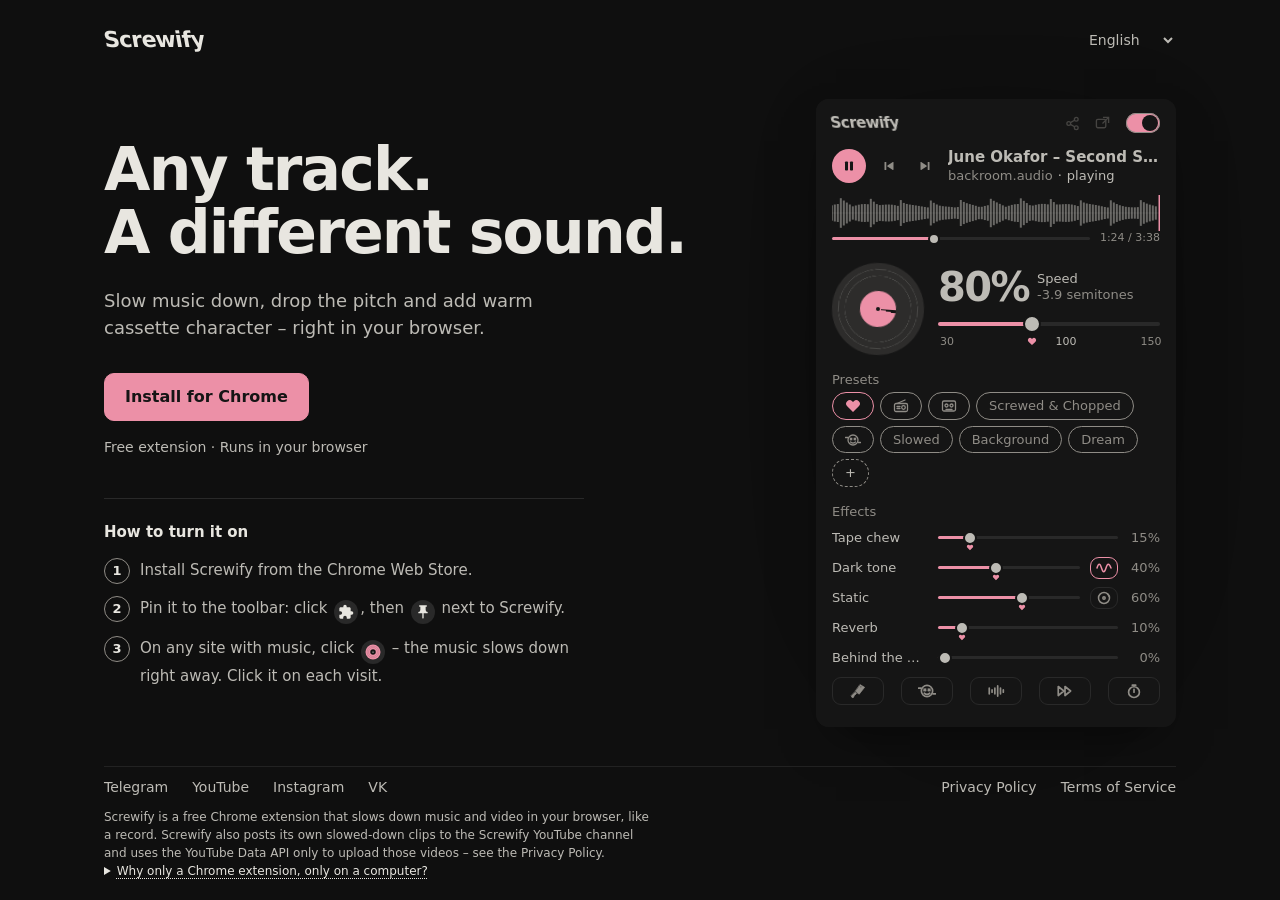
==== index.html @ 85bb5154 "Сайт: панель под Screwify 0.26.0" ====
<!doctype html>
<html lang="en">
<head>
<meta charset="utf-8">
<meta name="viewport" content="width=device-width, initial-scale=1">
<meta name="color-scheme" content="dark">
<meta name="theme-color" content="#0f0f0f">
<title>Screwify – Slow Music Down, Slowed + Reverb</title>
<meta name="description" content="Slow music down, drop the pitch and add warm cassette character – slowed + reverb for any audio or video in Chrome.">
<meta property="og:type" content="website">
<meta property="og:title" content="Screwify – a slowed track for you">
<meta property="og:description" content="Open it in Chrome with Screwify to hear it slowed down, like a record.">
<meta property="og:url" content="https://screwify.space/">
<meta property="og:image" content="https://screwify.space/og.png">
<meta property="og:image:width" content="1400">
<meta property="og:image:height" content="560">
<meta name="twitter:card" content="summary_large_image">
<link rel="icon" href="icon.svg" type="image/svg+xml">
<link rel="stylesheet" href="panel/palette.css?v=f77f59b223">
<style>
/* Стартовая страница и страница-прослойка для ссылок «Поделиться».
   Ровный нейтральный тёмный фон, как у картинок магазина (без зерна и тёплых пятен), один гротеск, акцент только на главной кнопке.
   Справа на стартовой – живая панель расширения (site/panel/, собирается store/src/build-site-panel.js). Отступы кратны 8px. */
:root {
  --bg: var(--c-bg);
  --surface: var(--c-surface);
  --ink: var(--c-ink);
  --soft: var(--c-fg);
  --line: var(--c-surface);
  --accent: var(--c-accent);
  --check: url("data:image/svg+xml,%3Csvg%20xmlns%3D%27http%3A%2F%2Fwww.w3.org%2F2000%2Fsvg%27%20viewBox%3D%270%200%2016%2016%27%3E%3Cpath%20d%3D%27M3%208.5l3%203%207-7%27%20fill%3D%27none%27%20stroke%3D%27%23151515%27%20stroke-width%3D%272.2%27%20stroke-linecap%3D%27round%27%20stroke-linejoin%3D%27round%27%2F%3E%3C%2Fsvg%3E");
  --font: system-ui, -apple-system, "Segoe UI", Roboto, Helvetica, Arial, sans-serif;
}

* { box-sizing: border-box; }
::selection { background: var(--accent); color: var(--c-on-accent); }
[hidden] { display: none !important; }

html { background: var(--bg); }
body {
  margin: 0;
  min-height: 100dvh;
  display: flex;
  flex-direction: column;
  color: var(--ink);
  font: 16px/1.5 var(--font);
  -webkit-font-smoothing: antialiased;
  /* нейтральный тёмный, чуть темнее панели – как фон картинок магазина */
  background-color: #0f0f0f;
}

header, main, footer { width: 100%; max-width: 1120px; margin: 0 auto; padding-inline: 24px; }
header { padding-top: 32px; display: flex; align-items: center; justify-content: space-between; gap: 16px; }
.lang { font: inherit; font-size: 14px; color: var(--soft); background: transparent; border: 0; border-radius: 8px; padding: 8px 12px; min-height: 40px; cursor: pointer; }
.lang:hover { color: var(--ink); }
.lang:focus-visible { outline: 2px solid var(--accent); outline-offset: 2px; }
/* слева текст, справа панель расширения */
main { flex: 1; display: flex; align-items: center; gap: clamp(40px, 7vw, 112px); padding-block: 48px; }
.copy { flex: 1; min-width: 0; }
/* у присланного трека панели нет – одна колонка по центру */
.shared header, .shared main, .shared footer { max-width: 720px; text-align: center; }
.shared .copy { display: flex; flex-direction: column; align-items: center; }

/* название – как в панели: тяжёлое, плотное, завалено назад */
.wordmark {
  display: inline-block;
  font-size: 22px;
  font-weight: 800;
  line-height: 1;
  letter-spacing: -.035em;
  transform: skewX(10deg);
  color: var(--ink);
  text-decoration: none;
}

h1 {
  margin: 0;
  font-size: clamp(30px, 5.4vw, 52px);
  line-height: 1.08;
  font-weight: 800;
  letter-spacing: -.03em;
  text-wrap: balance;
  overflow-wrap: anywhere;
}
/* на стартовой заголовок в две строки, разрыв задан в тексте перевода */
.home h1 { font-size: clamp(38px, 5vw, 60px); line-height: 1.04; white-space: pre-line; }
:lang(ar) h1 { line-height: 1.35; letter-spacing: 0; }
:lang(zh) h1 { letter-spacing: 0; }
.host { margin: 8px 0 0; font-size: 15px; color: var(--soft); overflow-wrap: anywhere; }

/* настройки присланного трека: одна фраза про скорость и тон, эффекты – по раскрытию */
.readout { margin: 24px 0 0; font-size: 20px; line-height: 1.35; font-weight: 500; text-wrap: balance; }
.readout b { font-weight: 800; font-variant-numeric: tabular-nums; }
.fx { margin-top: 8px; font-size: 14px; color: var(--soft); }
.fx summary { display: inline-flex; align-items: center; gap: 8px; min-height: 24px; cursor: pointer; list-style: none; }
.fx summary::-webkit-details-marker { display: none; }
.fx summary:hover { color: var(--ink); }
.fx summary::after { content: ""; width: 6px; height: 6px; border-right: 1.5px solid; border-bottom: 1.5px solid; transform: translateY(-2px) rotate(45deg); transition: transform .2s cubic-bezier(.16, 1, .3, 1); }
.fx[open] summary::after { transform: translateY(1px) rotate(-135deg); }
.fx p { margin: 4px 0 0; }

.lead { margin: 24px 0 0; max-width: 30em; font-size: 17px; color: var(--soft); text-wrap: pretty; }
.home .lead { max-width: 26em; font-size: 18px; }

.actions { display: flex; flex-wrap: wrap; gap: 12px; margin-top: 32px; }
.shared .actions { justify-content: center; }
.btn {
  display: inline-flex;
  align-items: center;
  justify-content: center;
  min-height: 48px;
  padding: 12px 20px;
  border: 1px solid color-mix(in srgb, var(--c-muted) 55%, var(--bg));
  border-radius: 10px;
  background: none;
  color: var(--ink);
  font: 600 16px/1.25 var(--font);
  text-align: center;
  text-decoration: none;
  cursor: pointer;
}
.btn:hover { border-color: var(--soft); }
/* главное действие страницы – единственное место с акцентным цветом */
.btn.primary { border-color: var(--accent); background: var(--accent); color: var(--bg); }
.btn.primary:hover { border-color: var(--c-accent-hover); background: var(--c-accent-hover); }
.btn:focus-visible, a:focus-visible, summary:focus-visible { outline: 2px solid var(--ink); outline-offset: 3px; }
.hint { margin: 16px 0 0; max-width: 34em; font-size: 14px; color: var(--soft); text-wrap: pretty; }
.hint + .hint { margin-top: 8px; }

/* как включить: три шага со значками, как они выглядят на панели Chrome */
.how { margin-top: 40px; padding-top: 24px; border-top: 1px solid var(--line); max-width: 30em; }
.shared .how { margin-inline: auto; text-align: start; }
.how h2 { margin: 0 0 16px; font-size: 15px; font-weight: 700; line-height: 1.25; color: var(--ink); }
.steps { display: grid; gap: 12px; margin: 0; padding: 0; list-style: none; counter-reset: step; }
.steps li { display: grid; grid-template-columns: 24px 1fr; gap: 12px; font-size: 15px; line-height: 24px; color: var(--soft); counter-increment: step; text-wrap: pretty; }
.steps li::before {
  content: counter(step);
  display: grid;
  place-items: center;
  width: 24px;
  height: 24px;
  border: 1px solid var(--c-muted);
  border-radius: 50%;
  color: var(--ink);
  font-size: 13px;
  font-weight: 700;
  font-variant-numeric: tabular-nums;
}
/* расширение уже стоит – первый шаг сделан */
.steps li.done::before {
  content: "";
  border-color: var(--accent);
  background: var(--accent) var(--check) center / 14px no-repeat;
}
/* значок на панели браузера: круглая кнопка, как в Chrome */
.key { display: inline-grid; place-items: center; width: 24px; height: 24px; margin-inline: 2px; vertical-align: -7px; border-radius: 50%; background: var(--surface); color: var(--ink); }
.key svg, .key img { display: block; width: 16px; height: 16px; }
.key svg { fill: currentColor; }

/* живая панель расширения – настоящий экземпляр в iframe (site/panel/) */
.shot { position: relative; flex: none; margin: 0; }
/* мягкая тень вокруг панели */
.shot::before {
  content: "";
  position: absolute;
  inset: 0;
  border-radius: 13px;
  background: radial-gradient(90% 90% at 50% 38%, rgba(0, 0, 0, .55) 0%, rgba(0, 0, 0, 0) 72%);
  filter: blur(34px);
  transform: translateY(16px) scale(1.05);
  opacity: .8;
  pointer-events: none;
}
.shot iframe {
  position: relative;
  display: block;
  width: 360px;
  height: 451px;
  max-width: min(360px, 100%);
  border: none;
  border-radius: 13px;
  background: var(--bg);
  box-shadow: 0 22px 48px -20px rgba(0, 0, 0, .55);
}

footer { padding-bottom: 20px; }
.social { display: flex; flex-wrap: wrap; gap: 8px 24px; font-size: 14px; }
.shared .social { justify-content: center; }
.social a { display: inline-block; padding-block: 12px; color: var(--soft); text-decoration: none; }
.social a:hover { color: var(--ink); text-decoration: underline; text-underline-offset: .25em; }
/* что такое Screwify и зачем ему YouTube API – видно и без скриптов (так страницу читает проверка Google) */
.about { max-width: 46em; margin: 8px 0 0; font-size: 14px; color: var(--soft); text-wrap: pretty; }
.why summary { cursor: pointer; color: var(--ink); text-decoration: underline dotted; text-underline-offset: 3px; }
.why p { margin: 6px 0 0; }
.why b { font-weight: inherit; color: var(--ink); text-decoration: underline; text-decoration-color: var(--accent); text-decoration-thickness: 2px; text-underline-offset: 3px; }
.shared .about { display: none; }
.legal a { padding-block: 8px; }

@media (max-width: 820px) {
  header { padding-top: 24px; }
  main { flex-direction: column; align-items: stretch; gap: 48px; padding-block: 40px; }
  .shot { align-self: center; }
  .home .actions .btn { flex: 1 1 100%; }
}
@media (min-width: 821px) and (max-height: 800px) {
  header { padding-top: 24px; }
  main { padding-block: 16px; }
  .shared h1 { font-size: clamp(30px, 6vh, 52px); }
  .readout { margin-top: 16px; }
  footer { padding-bottom: 12px; }
}

/* компактный футер: соцсети и политика в одну строку, на телефоне соцсети – в шапке; панель на невысоких экранах меньше */
.hright { display:flex; align-items:center; gap:8px; }
.hsocial { display:none; }
.frow { display:flex; justify-content:space-between; align-items:center; flex-wrap:wrap; gap:0 24px; border-top:1px solid rgba(255,255,255,.08); }
.frow .social a { padding-block:10px; }
.about { font-size:12px; margin-top:0; }
@media (min-width:821px) { footer { order: 3; } main { padding-block: clamp(12px,3vh,40px); } header{padding-top:20px} }
@media (max-width:820px) {
  .hsocial { display:flex; gap:0 14px; } .hsocial a{padding-block:8px;font-size:13px}
  .fsocial { display:none; }
  .frow { justify-content:center; }
  header { flex-wrap: wrap; }
  main { padding-block: 24px; gap: 32px; }
}

@media (min-width:821px) and (max-height:860px) { .shot { zoom:.86; } }
@media (min-width:821px) and (max-height:760px) { .shot { zoom:.76; } }
@media (min-width:821px) and (max-height:660px) { .shot { zoom:.66; } }

@media (max-width:820px) { .hright { display:contents; } .hsocial { order:3; flex-basis:100%; margin-top:-4px; } .hsocial a{padding-block:6px} .lang{margin-inline-end:-12px} }
</style>
</head>
<body>
<header>
  <a class="wordmark" href="./" dir="ltr" aria-label="Screwify">Screwify</a>
  <div class="hright"><nav class="social hsocial" dir="ltr" aria-label="Screwify">
    <a href="https://t.me/screwify" target="_blank" rel="noopener">Telegram</a>
    <a href="https://www.youtube.com/@screwify" target="_blank" rel="noopener">YouTube</a>
    <a href="https://www.instagram.com/screwified" target="_blank" rel="noopener">Instagram</a>
    <a href="https://vk.ru/screwify" target="_blank" rel="noopener">VK</a>
  </nav>
  <select class="lang" id="lang" dir="ltr" aria-label="Language">
    <option value="en">English</option>
    <option value="ru">Русский</option>
    <option value="zh">中文</option>
    <option value="es">Español</option>
    <option value="ar">العربية</option>
    <option value="fr">Français</option>
  </select></div>
</header>

<main>
  <div class="copy">
    <h1 id="title">Any track.
A different sound.</h1>
    <p class="host" id="host" dir="ltr" hidden></p>

    <p class="readout" id="readout" hidden></p>
    <details class="fx" id="fx" hidden><summary id="fx-title"></summary><p id="fx-list"></p></details>

    <p class="lead" id="lead">Slow music down, drop the pitch and add warm cassette character – right in your browser.</p>

    <div class="actions">
      <a class="btn primary" id="install" target="_blank" rel="noopener" hidden></a>
      <button class="btn primary" id="copy" type="button" hidden></button>
      <a class="btn" id="open" rel="noopener noreferrer" hidden></a>
    </div>
    <p class="hint" id="trust" hidden></p>
    <p class="hint" id="hint" hidden></p>

    <section class="how" id="how" aria-labelledby="how-title" hidden>
      <h2 id="how-title"></h2>
      <ol class="steps" id="steps"></ol>
    </section>

  </div>

  <figure class="shot" id="shot" hidden><iframe id="panel" title=""></iframe></figure>
</main>

<footer>
  <div class="frow"><nav class="social fsocial" dir="ltr" aria-label="Screwify">
    <a href="https://t.me/screwify" target="_blank" rel="noopener">Telegram</a>
    <a href="https://www.youtube.com/@screwify" target="_blank" rel="noopener">YouTube</a>
    <a href="https://www.instagram.com/screwified" target="_blank" rel="noopener">Instagram</a>
    <a href="https://vk.ru/screwify" target="_blank" rel="noopener">VK</a>
  </nav><nav class="social legal" aria-label="Legal">
    <a href="privacy/" id="privacy-link">Privacy Policy</a>
    <a href="terms/" id="terms-link">Terms of Service</a>
  </nav></div>
  
  <p class="about" id="about">Screwify is a free Chrome extension that slows down music and video in your browser, like a record. Screwify also posts its own slowed-down clips to the Screwify YouTube channel and uses the YouTube Data API only to upload those videos – see the Privacy Policy.</p>
  <details class="about why" id="why"><summary id="why-q"></summary><p id="why-a"></p></details>
  
</footer>


<script>
'use strict';

// Страница расширения в Chrome Web Store
const STORE_URL = 'https://chromewebstore.google.com/detail/screwed-music/okpmbpjngebiiedcdbneabkdpobbcnok';

// Сайты, на которые владельца расширения перебрасываем сразу. На остальные —
// только по кнопке и с показом адреса: иначе страница стала бы открытым редиректом.
const KNOWN_HOSTS = [
  'youtube.com', 'youtu.be', 'music.yandex.ru', 'music.yandex.com', 'music.yandex.by', 'music.yandex.kz',
  'vk.com', 'vk.ru', 'spotify.com', 'soundcloud.com', 'bandcamp.com', 'music.apple.com', 'rutube.ru',
];

const TEXT = {
  en: {
    untitled: 'A track, slowed down',
    semitones: { one: '{n} semitone', other: '{n} semitones' },
    slower: 'Slowed to {speed} – {semis} lower',
    faster: 'Sped up to {speed} – {semis} higher',
    normal: 'Normal speed',
    effects: 'Effects',
    chew: 'tape chew {n}%',
    tone: 'dark tone {n}%',
    chop: 'chops',
    drift: 'drifting tone',
    noise: 'static {n}%',
    reverb: 'reverb {n}%',
    sentSlow: 'Someone sent it to you slowed down, like a record spun slower.',
    sentFast: 'Someone sent it to you sped up, like a record spun faster.',
    sentEffects: 'Someone sent it to you with Screwify effects.',
    needExt: 'To hear it this way, you need the Screwify extension.',
    leadHas: 'Screwify is installed – the track will open with these settings.',
    leadHome: 'Slow music down, drop the pitch and add warm cassette character – right in your browser.',
    line: 'Any track.\nA different sound.',
    panelAlt: 'The Screwify panel',
    install: 'Install for Chrome',
    store: 'Screwify in the Chrome Web Store',
    trust: 'Free extension · Runs in your browser',
    open: 'Open the track',
    openAsIs: 'Open the track as is',
    howTitle: 'How to turn it on',
    step1: 'Install Screwify from the Chrome Web Store.',
    step1Done: 'Screwify is installed.',
    step2: 'Pin it to the toolbar: click {puzzle}, then {pin} next to Screwify.',
    step3: 'On any site with music, click {disc} – the music slows down right away. Click it on each visit.',
    step3Shared: 'Come back here and press “Open the track” – it will start slowed down. The settings are under {disc}.',
    panelHint: 'The settings panel opens from {disc} on the browser toolbar.',
    iconPuzzle: 'Extensions',
    iconPin: 'Pin',
    hintOther: 'The extension works in Chrome and Chrome-based browsers: Edge, Yandex Browser, Opera, Brave.',
    mobileTail: 'The Screwify extension works in Chrome on a computer – save the link and open it there.',
    copy: 'Copy the link',
    copied: 'Link copied',
    about: 'Screwify is a free Chrome extension that slows down music and video in your browser, like a record. Screwify also posts its own slowed-down clips to the Screwify YouTube channel and uses the YouTube Data API only to upload those videos – see the Privacy Policy.',
    why: 'Why only a Chrome extension, only on a computer? Screwify never touches the music file – it only changes the playback speed of the player that is already playing for you. You listen through your own account on the service you chose, so the play is counted and the artist gets it as usual; the music is just heard differently. **A separate site or app would have to get the audio itself, and that is where copying begins.** Screwify knows nothing about you or what you listen to, and sends nothing anywhere.',
    privacy: 'Privacy Policy',
    terms: 'Terms of Service',
  },
  ru: {
    untitled: 'Трек в замедлении',
    semitones: { one: '{n} полутон', few: '{n} полутона', many: '{n} полутонов', other: '{n} полутона' },
    slower: 'Замедлен до {speed} – тон ниже на {semis}',
    faster: 'Ускорен до {speed} – тон выше на {semis}',
    normal: 'Обычная скорость',
    effects: 'Эффекты',
    chew: 'жевание плёнки {n}%',
    tone: 'тёмный тон {n}%',
    chop: 'чопы',
    drift: 'плавающий тон',
    noise: 'шум {n}%',
    reverb: 'реверб {n}%',
    sentSlow: 'Вам прислали его замедленным, как пластинку на пониженных оборотах.',
    sentFast: 'Вам прислали его ускоренным, как пластинку на повышенных оборотах.',
    sentEffects: 'Вам прислали его с эффектами Screwify.',
    needExt: 'Чтобы услышать так, нужно расширение Screwify.',
    leadHas: 'Screwify установлено – трек откроется с этими настройками.',
    leadHome: 'Замедляй музыку, опускай тон и добавляй тёплый кассетный характер – прямо в браузере.',
    line: 'Любой трек.\nДругой звук.',
    panelAlt: 'Панель Screwify',
    install: 'Установить для Chrome',
    store: 'Screwify в Chrome Web Store',
    trust: 'Бесплатное расширение · Работает в браузере',
    open: 'Открыть трек',
    openAsIs: 'Открыть трек как есть',
    howTitle: 'Как включить',
    step1: 'Установите Screwify из Chrome Web Store.',
    step1Done: 'Screwify установлено.',
    step2: 'Закрепите значок на панели: нажмите {puzzle}, затем {pin} рядом со Screwify.',
    step3: 'На любом сайте с музыкой нажмите {disc} – музыка сразу замедлится. Нажимайте при каждом заходе на сайт.',
    step3Shared: 'Вернитесь сюда и нажмите «Открыть трек» – он заиграет замедленным. Настройки – под значком {disc}.',
    panelHint: 'Панель с настройками открывается по значку {disc} на панели браузера.',
    iconPuzzle: 'Расширения',
    iconPin: 'Закрепить',
    hintOther: 'Расширение работает в Chrome и браузерах на его основе: Edge, Яндекс Браузер, Opera, Brave.',
    mobileTail: 'Расширение Screwify работает в Chrome на компьютере – сохраните ссылку и откройте её там.',
    copy: 'Скопировать ссылку',
    copied: 'Ссылка скопирована',
    about: 'Screwify – бесплатное расширение для Chrome: замедляет музыку и видео в браузере, как пластинку. Ещё Screwify выкладывает свои замедленные ролики на канал Screwify в YouTube и пользуется YouTube Data API только для их загрузки – подробности в политике конфиденциальности.',
    why: 'Почему только расширение для Chrome и только на компьютере? Screwify не трогает файл с музыкой – он лишь меняет скорость плеера, который и так играет для вас. Вы слушаете через свою учётную запись на выбранном вами сервисе, поэтому прослушивание засчитывается и автору идёт как обычно – его музыку просто слышат иначе. **Отдельному сайту или приложению пришлось бы самим получать звук, а с этого начинается копирование.** Screwify ничего не знает о вас и о том, что вы слушаете, и ничего никуда не отправляет.',
    privacy: 'Политика конфиденциальности',
    terms: 'Условия использования',
  },
  zh: {
    untitled: '一首慢放的歌',
    semitones: '{n} 个半音',
    slower: '放慢到 {speed}，音调降低 {semis}',
    faster: '加快到 {speed}，音调升高 {semis}',
    normal: '正常速度',
    effects: '效果',
    chew: '绞带 {n}%',
    tone: '暗音色 {n}%',
    chop: '切片',
    drift: '浮动音色',
    noise: '杂音 {n}%',
    reverb: '混响 {n}%',
    sentSlow: '有人把它慢放后发给了你，就像调慢转速的唱片。',
    sentFast: '有人把它加快后发给了你，就像调快转速的唱片。',
    sentEffects: '有人给你发来了带 Screwify 效果的它。',
    needExt: '要这样听，需要安装 Screwify 扩展。',
    leadHas: '已安装 Screwify，歌曲将按这些设置打开。',
    leadHome: '把音乐放慢，把音调压低，再加一点温暖的磁带质感，就在浏览器里。',
    line: '任何歌曲。\n不一样的声音。',
    panelAlt: 'Screwify 面板',
    install: '安装到 Chrome',
    store: 'Chrome 应用商店中的 Screwify',
    trust: '免费扩展 · 在浏览器中运行',
    open: '打开歌曲',
    openAsIs: '按原样打开歌曲',
    howTitle: '如何开启',
    step1: '从 Chrome 应用商店安装 Screwify。',
    step1Done: '已安装 Screwify。',
    step2: '把它固定到工具栏：点击 {puzzle}，再点击 Screwify 旁边的 {pin}。',
    step3: '在任何有音乐的网站上点击 {disc}，音乐会立刻慢下来。每次打开网站都点一下。',
    step3Shared: '回到这里点击“打开歌曲”，它会以慢放方式播放。设置在 {disc} 里。',
    panelHint: '点击浏览器工具栏上的 {disc} 即可打开设置面板。',
    iconPuzzle: '扩展程序',
    iconPin: '固定',
    hintOther: '该扩展可在 Chrome 及基于 Chrome 的浏览器中使用：Edge、Yandex 浏览器、Opera、Brave。',
    mobileTail: 'Screwify 扩展在电脑版 Chrome 中使用，请保存链接，到电脑上打开。',
    copy: '复制链接',
    copied: '链接已复制',
    about: 'Screwify 是一款免费的 Chrome 扩展，让浏览器里的音乐和视频像唱片一样放慢。Screwify 也会把自己制作的慢速短片发布到 Screwify 的 YouTube 频道，YouTube Data API 仅用于上传这些视频，详见隐私政策。',
    why: '为什么只有 Chrome 扩展、只能在电脑上用？Screwify 不接触音乐文件，只是改变那个本来就在为你播放的播放器的速度。你通过自己在所选服务上的账号收听，所以播放照常计数，艺术家照常获得收益，只是听起来不一样。**独立的网站或应用必须自己获取音频，而复制正是从这里开始的。**Screwify 不了解你，也不知道你在听什么，不会向任何地方发送任何内容。',
    privacy: '隐私政策',
    terms: '服务条款',
  },
  es: {
    untitled: 'Una canción ralentizada',
    semitones: { one: '{n} semitono', other: '{n} semitonos' },
    slower: 'Ralentizada al {speed} – {semis} más grave',
    faster: 'Acelerada al {speed} – {semis} más aguda',
    normal: 'Velocidad normal',
    effects: 'Efectos',
    chew: 'cinta mascada {n}%',
    tone: 'tono oscuro {n}%',
    chop: 'cortes',
    drift: 'tono flotante',
    noise: 'ruido {n}%',
    reverb: 'reverb {n}%',
    sentSlow: 'Te la enviaron ralentizada, como un disco que gira más lento.',
    sentFast: 'Te la enviaron acelerada, como un disco que gira más rápido.',
    sentEffects: 'Te la enviaron con efectos de Screwify.',
    needExt: 'Para oírla así necesitas la extensión Screwify.',
    leadHas: 'Screwify está instalada: la canción se abrirá con estos ajustes.',
    leadHome: 'Ralentiza la música, baja el tono y dale un carácter cálido de casete, directamente en tu navegador.',
    line: 'Cualquier canción.\nOtro sonido.',
    panelAlt: 'El panel de Screwify',
    install: 'Instalar en Chrome',
    store: 'Screwify en Chrome Web Store',
    trust: 'Extensión gratuita · Funciona en el navegador',
    open: 'Abrir la canción',
    openAsIs: 'Abrir la canción tal cual',
    howTitle: 'Cómo activarla',
    step1: 'Instala Screwify desde Chrome Web Store.',
    step1Done: 'Screwify está instalada.',
    step2: 'Fíjala en la barra: pulsa {puzzle} y luego {pin} junto a Screwify.',
    step3: 'En cualquier sitio con música, pulsa {disc} – la música se ralentiza al instante. Púlsalo en cada visita.',
    step3Shared: 'Vuelve aquí y pulsa «Abrir la canción» – empezará ralentizada. Los ajustes están en {disc}.',
    panelHint: 'El panel de ajustes se abre con {disc} en la barra del navegador.',
    iconPuzzle: 'Extensiones',
    iconPin: 'Fijar',
    hintOther: 'La extensión funciona en Chrome y en navegadores basados en él: Edge, Yandex Browser, Opera, Brave.',
    mobileTail: 'La extensión Screwify funciona en Chrome en una computadora: guarda el enlace y ábrelo allí.',
    copy: 'Copiar el enlace',
    copied: 'Enlace copiado',
    about: 'Screwify es una extensión gratuita para Chrome que ralentiza la música y el vídeo en tu navegador, como un disco. Screwify también publica sus propios clips ralentizados en su canal de YouTube y usa la YouTube Data API solo para subir esos vídeos – más detalles en la política de privacidad.',
    why: '¿Por qué solo una extensión de Chrome y solo en el ordenador? Screwify no toca el archivo de música: solo cambia la velocidad del reproductor que ya suena para ti. Escuchas con tu propia cuenta en el servicio que elegiste, así que la reproducción se cuenta y el artista la recibe como siempre; su música simplemente se oye de otra forma. **Un sitio o una app aparte tendría que obtener el audio por su cuenta, y ahí empieza la copia.** Screwify no sabe nada de ti ni de lo que escuchas, y no envía nada a ningún sitio.',
    privacy: 'Política de privacidad',
    terms: 'Términos del servicio',
  },
  ar: {
    untitled: 'مقطع مُبطّأ',
    semitones: '{n} نصف نغمة',
    slower: 'مُبطّأ إلى {speed} – أخفض بمقدار {semis}',
    faster: 'مُسرَّع إلى {speed} – أعلى بمقدار {semis}',
    normal: 'السرعة العادية',
    effects: 'المؤثرات',
    chew: 'مضغ الشريط {n}%',
    tone: 'نغمة داكنة {n}%',
    chop: 'تقطيع',
    drift: 'نغمة متموّجة',
    noise: 'تشويش {n}%',
    reverb: 'صدى {n}%',
    sentSlow: 'أرسله لك أحدهم مُبطّأً، كأسطوانة تدور بسرعة أقل.',
    sentFast: 'أرسله لك أحدهم مُسرَّعًا، كأسطوانة تدور بسرعة أكبر.',
    sentEffects: 'أرسله لك أحدهم مع مؤثرات Screwify.',
    needExt: 'لسماعه هكذا تحتاج إلى إضافة Screwify.',
    leadHas: 'إضافة Screwify مثبّتة – سيُفتح المقطع بهذه الإعدادات.',
    leadHome: 'أبطِئ الموسيقى، اخفض طبقة الصوت وأضف دفء شريط الكاسيت – مباشرة في متصفحك.',
    line: 'أي مقطع.\nصوت مختلف.',
    panelAlt: 'لوحة Screwify',
    install: 'تثبيت على Chrome',
    store: 'Screwify في سوق Chrome الإلكتروني',
    trust: 'إضافة مجانية · تعمل في المتصفح',
    open: 'فتح المقطع',
    openAsIs: 'فتح المقطع كما هو',
    howTitle: 'كيف تشغّلها',
    step1: 'ثبّت Screwify من سوق Chrome الإلكتروني.',
    step1Done: 'إضافة Screwify مثبّتة.',
    step2: 'ثبّتها على شريط الأدوات: اضغط {puzzle} ثم {pin} بجانب Screwify.',
    step3: 'في أي موقع فيه موسيقى اضغط {disc} – ستتباطأ الموسيقى فورًا. اضغطه في كل زيارة.',
    step3Shared: 'عد إلى هنا واضغط «فتح المقطع» – سيبدأ مُبطّأً. الإعدادات تحت {disc}.',
    panelHint: 'تُفتح لوحة الإعدادات من {disc} في شريط أدوات المتصفح.',
    iconPuzzle: 'الإضافات',
    iconPin: 'تثبيت',
    hintOther: 'تعمل الإضافة في Chrome والمتصفحات المبنية عليه: Edge و Yandex Browser و Opera و Brave.',
    mobileTail: 'تعمل إضافة Screwify في Chrome على الحاسوب – احفظ الرابط وافتحه هناك.',
    copy: 'نسخ الرابط',
    copied: 'تم نسخ الرابط',
    about: 'Screwify إضافة مجانية لمتصفح Chrome تُبطئ الموسيقى والفيديو في متصفحك مثل أسطوانة. تنشر Screwify أيضًا مقاطعها المبطّأة على قناتها في YouTube، وتستخدم YouTube Data API لرفع هذه الفيديوهات فقط – التفاصيل في سياسة الخصوصية.',
    why: 'لماذا إضافة Chrome فقط وعلى الحاسوب فقط؟ لا تلمس Screwify ملف الموسيقى، بل تغيّر فقط سرعة المشغّل الذي يعمل أصلًا من أجلك. أنت تستمع عبر حسابك الخاص في الخدمة التي اخترتها، فيُحتسب الاستماع ويصل إلى الفنان كالمعتاد، وكل ما في الأمر أن موسيقاه تُسمع بشكل مختلف. **أما موقع أو تطبيق منفصل فسيحتاج إلى الحصول على الصوت بنفسه، ومن هنا يبدأ النسخ.** لا تعرف Screwify شيئًا عنك أو عمّا تستمع إليه، ولا ترسل شيئًا إلى أي مكان.',
    privacy: 'سياسة الخصوصية',
    terms: 'شروط الخدمة',
  },
  fr: {
    untitled: 'Un morceau au ralenti',
    semitones: { one: '{n} demi-ton', other: '{n} demi-tons' },
    slower: 'Ralenti à {speed} – {semis} plus bas',
    faster: 'Accéléré à {speed} – {semis} plus haut',
    normal: 'Vitesse normale',
    effects: 'Effets',
    chew: 'bande mâchée {n} %',
    tone: 'son sombre {n} %',
    chop: 'chops',
    drift: 'son flottant',
    noise: 'souffle {n} %',
    reverb: 'réverb {n} %',
    sentSlow: 'On vous l’a envoyé ralenti, comme un disque qui tourne moins vite.',
    sentFast: 'On vous l’a envoyé accéléré, comme un disque qui tourne plus vite.',
    sentEffects: 'On vous l’a envoyé avec les effets Screwify.',
    needExt: 'Pour l’entendre ainsi, il vous faut l’extension Screwify.',
    leadHas: 'Screwify est installée – le morceau s’ouvrira avec ces réglages.',
    leadHome: 'Ralentissez la musique, baissez la hauteur et ajoutez la chaleur d’une cassette – directement dans votre navigateur.',
    line: 'N’importe quel morceau.\nUn autre son.',
    panelAlt: 'Le panneau Screwify',
    install: 'Installer pour Chrome',
    store: 'Screwify sur le Chrome Web Store',
    trust: 'Extension gratuite · Fonctionne dans le navigateur',
    open: 'Ouvrir le morceau',
    openAsIs: 'Ouvrir le morceau tel quel',
    howTitle: 'Comment l’activer',
    step1: 'Installez Screwify depuis le Chrome Web Store.',
    step1Done: 'Screwify est installée.',
    step2: 'Épinglez-la à la barre d’outils : cliquez sur {puzzle}, puis sur {pin} à côté de Screwify.',
    step3: 'Sur n’importe quel site avec de la musique, cliquez sur {disc} – la musique ralentit aussitôt. Cliquez-y à chaque visite.',
    step3Shared: 'Revenez ici et cliquez sur « Ouvrir le morceau » – il démarrera ralenti. Les réglages sont sous {disc}.',
    panelHint: 'Le panneau de réglages s’ouvre via {disc} dans la barre du navigateur.',
    iconPuzzle: 'Extensions',
    iconPin: 'Épingler',
    hintOther: 'L’extension fonctionne dans Chrome et les navigateurs basés sur Chrome : Edge, Yandex Browser, Opera, Brave.',
    mobileTail: 'L’extension Screwify fonctionne dans Chrome sur ordinateur – enregistrez le lien et ouvrez-le là-bas.',
    copy: 'Copier le lien',
    copied: 'Lien copié',
    about: 'Screwify est une extension gratuite pour Chrome qui ralentit la musique et la vidéo dans votre navigateur, comme un disque. Screwify publie aussi ses propres clips ralentis sur sa chaîne YouTube et n’utilise la YouTube Data API que pour mettre ces vidéos en ligne – détails dans la politique de confidentialité.',
    why: 'Pourquoi seulement une extension Chrome, et seulement sur ordinateur ? Screwify ne touche pas au fichier musical : elle change uniquement la vitesse du lecteur qui joue déjà pour vous. Vous écoutez avec votre propre compte sur le service que vous avez choisi, donc l’écoute est comptée et l’artiste la reçoit comme d’habitude ; sa musique s’entend simplement autrement. **Un site ou une appli à part devrait obtenir le son elle-même, et c’est là que commence la copie.** Screwify ne sait rien de vous ni de ce que vous écoutez, et n’envoie rien nulle part.',
    privacy: 'Politique de confidentialité',
    terms: 'Conditions d’utilisation',
  },
};

// Язык: ?lang=xx в адресе, затем выбор в переключателе (хранится в браузере),
// затем первый из предпочитаемых в браузере, на который страница переведена; иначе английский.
const preferred = navigator.languages && navigator.languages.length ? navigator.languages : [navigator.language || ''];
let saved = '';
try { saved = localStorage.getItem('screwify-lang') || ''; } catch (e) {}
const asked = new URLSearchParams(location.search).get('lang') || '';
const lang = [asked, saved, ...preferred.map(l => l.toLowerCase().split('-')[0])].find(l => l in TEXT) || 'en';
const t = (key, vars = {}) => TEXT[lang][key].replace(/\{(\w+)\}/g, (m, k) => (k in vars ? vars[k] : m));
const $ = id => document.getElementById(id);
document.documentElement.lang = lang === 'zh' ? 'zh-CN' : lang;
document.documentElement.dir = lang === 'ar' ? 'rtl' : 'ltr';
$('lang').value = lang;
$('about').textContent = t('about');
{
  const w = t('why'), k = w.search(/[?？؟]/);
  $('why-q').textContent = w.slice(0, k + 1);
  $('why-a').replaceChildren(...w.slice(k + 1).trim().split('**').map((part, i) => {
    if (i % 2 === 0) return part;
    const b = document.createElement('b');
    b.textContent = part;
    return b;
  }));
}
$('privacy-link').textContent = t('privacy');
$('terms-link').textContent = t('terms');
$('lang').addEventListener('change', e => {
  try { localStorage.setItem('screwify-lang', e.target.value); } catch (err) {}
  const url = new URL(location.href);
  url.searchParams.delete('lang');
  history.replaceState(null, '', url);
  location.reload();
});

// ---------- что в ссылке ----------
// #to=<адрес трека с кодом настроек>&track=<исполнитель — название>
// Всё после # браузер на сервер не отправляет.
function readLink() {
  const params = new URLSearchParams(location.hash.slice(1));
  let to;
  try { to = new URL(params.get('to')); } catch (e) { return null; }
  if (!/^https?:$/.test(to.protocol)) return null;
  const code = (to.href.match(/[#?&]screwed=([^&#]*)/) || [])[1] || '';
  const fx = {};
  for (const part of decodeURIComponent(code).split('-')) {
    const m = part.match(/^([sctdwnr])(\d{1,3})$/);
    if (m) fx[m[1]] = Number(m[2]);
  }
  if (!('s' in fx)) return null;
  return {
    to,
    track: (params.get('track') || '').trim().slice(0, 140),
    speed: Math.min(200, Math.max(30, fx.s)),
    chew: Math.min(100, fx.c || 0),
    tone: Math.min(100, fx.t || 0),
    chop: fx.d > 0,
    drift: fx.w > 0,
    noise: Math.min(100, fx.n || 0),
    reverb: Math.min(100, fx.r || 0),
  };
}

// значки панели Chrome: «расширения» (пазл) и «закрепить» (булавка), рисунок как в Chrome
const ICONS = {
  puzzle: '<svg viewBox="0 0 24 24" aria-hidden="true"><path d="M20.5 11H19V7c0-1.1-.9-2-2-2h-4V3.5a2.5 2.5 0 0 0-5 0V5H4c-1.1 0-2 .9-2 2v3.8h1.5a2.7 2.7 0 0 1 0 5.4H2V20c0 1.1.9 2 2 2h3.8v-1.5a2.7 2.7 0 0 1 5.4 0V22H17c1.1 0 2-.9 2-2v-4h1.5a2.5 2.5 0 0 0 0-5z"/></svg>',
  pin: '<svg viewBox="0 0 24 24" aria-hidden="true"><path d="M16 9V4h1a1 1 0 0 0 0-2H7a1 1 0 0 0 0 2h1v5a3 3 0 0 1-3 3v2h5.97v7l1 1 1-1v-7H19v-2a3 3 0 0 1-3-3z"/></svg>',
  disc: '<img src="icon.svg" alt="">',
};
const ICON_LABELS = { puzzle: 'iconPuzzle', pin: 'iconPin' };

const knownHost = host => KNOWN_HOSTS.some(h => host === h || host.endsWith('.' + h));

function show(el, text) {
  el.textContent = text;
  el.hidden = false;
}

function showInstall(text) {
  show($('install'), text);
}

// высота тона падает вместе со скоростью, как у пластинки: «замедлен до 78% – тон ниже на 4,3 полутона»
function readoutNodes(speed) {
  if (speed === 100) return [t('normal')];
  const semis = Math.round(Math.abs(12 * Math.log2(speed / 100)) * 10) / 10;
  // число – островком слева направо, чтобы в арабском не перемешалось с текстом
  const n = '⁦' + semis.toLocaleString(lang, { maximumFractionDigits: 1 }) + '⁩';
  const forms = TEXT[lang].semitones;
  const word = typeof forms === 'string' ? forms : forms[new Intl.PluralRules(lang).select(semis)] || forms.other;
  const values = { speed: `${speed}%`, semis: word.replace('{n}', n) };
  return t(speed < 100 ? 'slower' : 'faster').split(/\{(speed|semis)\}/).map((part, i) => {
    if (i % 2 === 0) return part;
    const b = document.createElement('b');
    if (part === 'speed') b.dir = 'ltr';
    b.textContent = values[part];
    return b;
  });
}

const link = readLink();
const ua = navigator.userAgent;
const mobile = /Android|iPhone|iPad|iPod|Mobile/i.test(ua) || (navigator.maxTouchPoints > 1 && /Macintosh/.test(ua));
const chromium = /Chrome\//.test(ua);
// расширение помечает эту страницу до запуска её кода (content.js)
const hasExtension = 'screwed' in document.documentElement.dataset;

$('install').href = STORE_URL;

if (link && hasExtension && knownHost(link.to.hostname)) {
  location.replace(link.to.href);
} else if (link) {
  renderShared(link);
} else {
  renderHome();
}

function renderShared({ to, track, speed, chew, tone, chop, drift, noise, reverb }) {
  // чужие ссылки поисковикам не нужны, стартовая – нужна
  const robots = document.createElement('meta');
  robots.name = 'robots';
  robots.content = 'noindex';
  document.head.append(robots);
  document.body.classList.add('shared');

  document.title = `${track || t('untitled')} · ${speed}% – Screwify`;
  $('title').textContent = track || t('untitled');
  show($('host'), to.hostname.replace(/^www\./, ''));

  $('readout').replaceChildren(...readoutNodes(speed));
  $('readout').hidden = false;
  const extras = [chew && t('chew', { n: chew }), tone && t('tone', { n: tone }), drift && t('drift'), noise && t('noise', { n: noise }), reverb && t('reverb', { n: reverb }), chop && t('chop')].filter(Boolean);
  if (extras.length) {
    $('fx-title').textContent = t('effects');
    $('fx-list').textContent = extras.join(' · ');
    $('fx').hidden = false;
  }

  // первая фраза – в какую сторону изменён трек
  const sent = t(speed < 100 ? 'sentSlow' : speed > 100 ? 'sentFast' : 'sentEffects');
  const gap = lang === 'zh' ? '' : ' ';
  $('open').href = to.href;
  if (hasExtension) {
    $('lead').textContent = t('leadHas');
    show($('open'), t('open'));
    $('open').classList.add('primary');
    $('hint').replaceChildren(...richText(t('panelHint')));
    $('hint').hidden = false;
  } else if (mobile) {
    $('lead').textContent = sent + gap + t('mobileTail');
    show($('copy'), t('copy'));
    show($('open'), t('openAsIs'));
    $('copy').addEventListener('click', copyLink);
  } else {
    $('lead').textContent = sent + gap + t('needExt');
    showInstall(t('install'));
    show($('open'), t('open'));
    if (chromium) showSteps('step3Shared');
    else show($('hint'), t('hintOther'));
  }
}

function renderHome() {
  document.body.classList.add('home');
  $('title').textContent = t('line');
  $('lead').textContent = t('leadHome');
  // настоящая панель расширения: живой экземпляр в iframe, язык из адреса
  $('panel').src = `panel/panel.html?v=f77f59b223&lang=${lang}`;
  $('panel').title = t('panelAlt');
  $('panel').addEventListener('load', fitPanel);
  $('shot').hidden = false;
  // расширение уже стоит — кнопка остаётся ссылкой на его страницу в магазине
  showInstall(hasExtension ? t('store') : t('install'));
  show($('trust'), t('trust'));
  if (mobile || !chromium) show($('hint'), t('hintOther'));
  else showSteps('step3');
}

// текст с {puzzle} {pin} {disc} – в узлы, где на месте меток значки
function richText(text) {
  return text.split(/\{(puzzle|pin|disc)\}/).map((part, i) => {
    if (i % 2 === 0) return part;
    const key = document.createElement('span');
    key.className = 'key';
    key.setAttribute('role', 'img');
    key.setAttribute('aria-label', part === 'disc' ? 'Screwify' : t(ICON_LABELS[part]));
    key.innerHTML = ICONS[part];
    return key;
  });
}

// как включить: поставить, закрепить значок, нажать его на сайте с музыкой
function showSteps(last) {
  $('how-title').textContent = t('howTitle');
  $('steps').replaceChildren(...[hasExtension ? 'step1Done' : 'step1', 'step2', last].map((key, i) => {
    const li = document.createElement('li');
    if (i === 0 && hasExtension) li.className = 'done';
    const text = document.createElement('span');
    text.append(...richText(t(key)));
    li.append(text);
    return li;
  }));
  $('how').hidden = false;
}

// Расширение помечает только заново загруженные страницы. Ушли в магазин по кнопке и вернулись –
// перезагружаем: если его поставили, присланный трек откроется сам, а на стартовой первый шаг станет сделанным.
let awaitingInstall = false;
$('install').addEventListener('click', () => { if (!hasExtension) awaitingInstall = true; });
document.addEventListener('visibilitychange', () => {
  if (awaitingInstall && document.visibilityState === 'visible') location.reload();
});

// живая панель: подгоняем высоту iframe под содержимое, чтобы не было прокрутки
function fitPanel() {
  const f = $('panel');
  try {
    const h = f.contentDocument && f.contentDocument.body && f.contentDocument.body.scrollHeight;
    if (h > 0) f.style.height = `${h}px`;
  } catch (e) { /* оставляем высоту из CSS */ }
}
addEventListener('resize', fitPanel);
// панель дорисовывается скриптами уже после load (особенно при перезагрузке, когда всё
// из кэша и load приходит раньше), и низ обрезался на «Сбое». Следим за её разметкой:
// MutationObserver не зависит от отрисовки, а ResizeObserver страницы изменений внутри
// iframe не видит. Пересчитываем, только когда высота правда изменилась.
let panelWatch;
$('panel').addEventListener('load', () => {
  if (panelWatch) panelWatch.disconnect();
  try {
    const doc = $('panel').contentDocument;
    let last = 0;
    panelWatch = new MutationObserver(() => {
      const h = doc.body.scrollHeight;
      if (h !== last) { last = h; fitPanel(); }
    });
    panelWatch.observe(doc.body, { subtree: true, childList: true, attributes: true, characterData: true });
  } catch (e) { /* без наблюдателя – как раньше, по load и resize */ }
});

async function copyLink() {
  const btn = $('copy');
  try {
    await navigator.clipboard.writeText(location.href);
  } catch (e) {
    const area = document.createElement('textarea');
    area.value = location.href;
    area.style.cssText = 'position:fixed;opacity:0';
    document.body.append(area);
    area.select();
    try { document.execCommand('copy'); } catch (err) {}
    area.remove();
  }
  btn.textContent = t('copied');
  setTimeout(() => { btn.textContent = t('copy'); }, 2500);
}

// ссылку поменяли в адресной строке, не перезагружая страницу
addEventListener('hashchange', () => location.reload());
</script>
</body>
</html>
---- panel/palette.css ----
/* Screwify — единая палитра. Единственный источник цветов бренда:
   пять нейтральных ступеней тёплого тёмного + акцент #EC90A7.
   Меняй цвета только здесь; остальные файлы берут значения отсюда.
   Зеркало для страницы-прослойки — site/panel/palette.css (синхронизирует store/src/build-site-panel.js). */
:root {
  --c-bg: #151515;           /* фон — самый тёмный */
  --c-surface: #292929;      /* подложки и линии */
  --c-muted: #8f8c86;        /* вторичный текст */
  --c-fg: #BDBBB5;           /* основной текст */
  --c-ink: #E8E6E0;          /* самый светлый */
  --c-accent: #EC90A7;       /* брэнд-цвет */
  --c-accent-hover: #eea1b4; /* акцент при наведении (светлее) */
  --c-on-accent: #151515;    /* текст и знак на акценте */
}
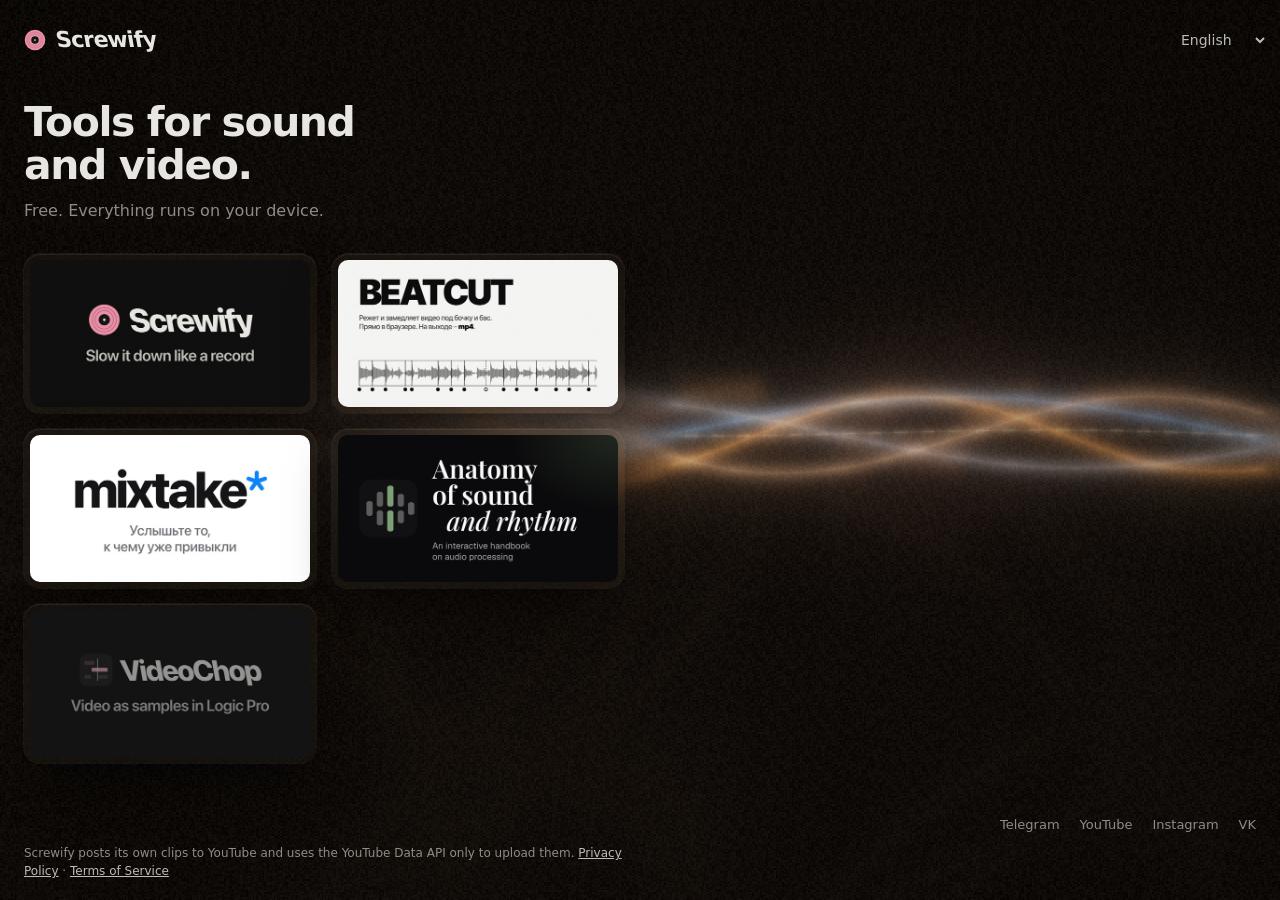
==== commit 62521c36: "Сайт: главная со всеми приложениями – страница расширения переехала в extension/ - В корне – главная" ====
--- a/index.html
+++ b/index.html
@@ -2,245 +2,278 @@
 <html lang="en">
 <head>
 <meta charset="utf-8">
+<script>
+// Ссылки «Поделиться» из расширения ведут сюда (screwify.space/#to=…, в том числе через ru/ zh/ …):
+// страница для них теперь живёт в extension/. Перебрасываем до отрисовки, всё после # сохраняется.
+// content.js ставит метку установленного расширения только в корне – передаём её как ?ext=1.
+(() => {
+  if (!/(^#|&)to=/.test(location.hash)) return;
+  const q = new URLSearchParams(location.search);
+  if ('screwed' in document.documentElement.dataset) q.set('ext', '1');
+  const s = q.toString();
+  location.replace('extension/' + (s ? '?' + s : '') + location.hash);
+})();
+</script>
 <meta name="viewport" content="width=device-width, initial-scale=1">
 <meta name="color-scheme" content="dark">
 <meta name="theme-color" content="#0f0f0f">
-<title>Screwify – Slow Music Down, Slowed + Reverb</title>
-<meta name="description" content="Slow music down, drop the pitch and add warm cassette character – slowed + reverb for any audio or video in Chrome.">
+<title>Screwify</title>
+<meta name="description" content="Free tools for sound and video: Screwify for Chrome, Beatcut, Mixtake, Lab and VideoChop. Everything runs on your device.">
 <meta property="og:type" content="website">
-<meta property="og:title" content="Screwify – a slowed track for you">
-<meta property="og:description" content="Open it in Chrome with Screwify to hear it slowed down, like a record.">
+<meta property="og:title" content="Screwify – tools for sound and video">
+<meta property="og:description" content="Screwify for Chrome, Beatcut, Mixtake, Lab and VideoChop. Free, everything runs on your device.">
 <meta property="og:url" content="https://screwify.space/">
 <meta property="og:image" content="https://screwify.space/og.png">
-<meta property="og:image:width" content="1400">
-<meta property="og:image:height" content="560">
+<meta property="og:image:width" content="1200">
+<meta property="og:image:height" content="630">
 <meta name="twitter:card" content="summary_large_image">
 <link rel="icon" href="icon.svg" type="image/svg+xml">
-<link rel="stylesheet" href="panel/palette.css?v=f77f59b223">
+<link rel="stylesheet" href="extension/panel/palette.css">
 <style>
-/* Стартовая страница и страница-прослойка для ссылок «Поделиться».
-   Ровный нейтральный тёмный фон, как у картинок магазина (без зерна и тёплых пятен), один гротеск, акцент только на главной кнопке.
-   Справа на стартовой – живая панель расширения (site/panel/, собирается store/src/build-site-panel.js). Отступы кратны 8px. */
+/* Главная: все приложения Screwify на одном экране, без прокрутки.
+   Цвета – из палитры расширения (extension/panel/palette.css), один гротеск, акцент – только знак и стрелки.
+   Отступы кратны 4px. Данные приложений и поддержки – в APPS и SUPPORT ниже. */
 :root {
-  --bg: var(--c-bg);
-  --surface: var(--c-surface);
-  --ink: var(--c-ink);
-  --soft: var(--c-fg);
-  --line: var(--c-surface);
-  --accent: var(--c-accent);
-  --check: url("data:image/svg+xml,%3Csvg%20xmlns%3D%27http%3A%2F%2Fwww.w3.org%2F2000%2Fsvg%27%20viewBox%3D%270%200%2016%2016%27%3E%3Cpath%20d%3D%27M3%208.5l3%203%207-7%27%20fill%3D%27none%27%20stroke%3D%27%23151515%27%20stroke-width%3D%272.2%27%20stroke-linecap%3D%27round%27%20stroke-linejoin%3D%27round%27%2F%3E%3C%2Fsvg%3E");
+  --bg: #0f0f0f;
+  --raise: #1a1a1a;
+  --ink: var(--c-ink, #E8E6E0);
+  --soft: var(--c-fg, #BDBBB5);
+  --muted: var(--c-muted, #8f8c86);
+  --accent: var(--c-accent, #EC90A7);
   --font: system-ui, -apple-system, "Segoe UI", Roboto, Helvetica, Arial, sans-serif;
 }
-
 * { box-sizing: border-box; }
-::selection { background: var(--accent); color: var(--c-on-accent); }
+::selection { background: var(--accent); color: #151515; }
 [hidden] { display: none !important; }
-
+/* фон-анимация главной (scenes.js) – под страницей, на весь экран */
+.scenes-bg { position: fixed; inset: 0; width: 100%; height: 100%; z-index: -1; pointer-events: none; }
+body:has(> .scenes-bg:not([hidden])) { background: transparent; }
 html { background: var(--bg); }
 body {
   margin: 0;
   min-height: 100dvh;
   display: flex;
   flex-direction: column;
+  background: var(--bg);
   color: var(--ink);
   font: 16px/1.5 var(--font);
   -webkit-font-smoothing: antialiased;
-  /* нейтральный тёмный, чуть темнее панели – как фон картинок магазина */
-  background-color: #0f0f0f;
-}
-
-header, main, footer { width: 100%; max-width: 1120px; margin: 0 auto; padding-inline: 24px; }
-header { padding-top: 32px; display: flex; align-items: center; justify-content: space-between; gap: 16px; }
-.lang { font: inherit; font-size: 14px; color: var(--soft); background: transparent; border: 0; border-radius: 8px; padding: 8px 12px; min-height: 40px; cursor: pointer; }
+}
+header, main, footer { width: 100%; max-width: 760px; margin: 0 auto; padding-inline: 24px; }
+a { color: inherit; }
+:focus-visible { outline: 2px solid var(--accent); outline-offset: 2px; border-radius: 8px; }
+
+header { padding-top: 28px; display: flex; align-items: center; justify-content: space-between; gap: 16px; }
+.wordmark { display: inline-flex; align-items: center; gap: 10px; text-decoration: none; }
+.wordmark img { width: 22px; height: 22px; }
+.wordmark span { font-size: 22px; font-weight: 800; line-height: 1; letter-spacing: -.035em; transform: skewX(10deg); }
+.lang { font: inherit; font-size: 14px; color: var(--soft); background: transparent; border: 0; border-radius: 8px; padding: 8px 12px; min-height: 40px; margin-inline-end: -12px; cursor: pointer; }
 .lang:hover { color: var(--ink); }
-.lang:focus-visible { outline: 2px solid var(--accent); outline-offset: 2px; }
-/* слева текст, справа панель расширения */
-main { flex: 1; display: flex; align-items: center; gap: clamp(40px, 7vw, 112px); padding-block: 48px; }
-.copy { flex: 1; min-width: 0; }
-/* у присланного трека панели нет – одна колонка по центру */
-.shared header, .shared main, .shared footer { max-width: 720px; text-align: center; }
-.shared .copy { display: flex; flex-direction: column; align-items: center; }
-
-/* название – как в панели: тяжёлое, плотное, завалено назад */
-.wordmark {
-  display: inline-block;
-  font-size: 22px;
-  font-weight: 800;
-  line-height: 1;
-  letter-spacing: -.035em;
-  transform: skewX(10deg);
-  color: var(--ink);
-  text-decoration: none;
-}
-
-h1 {
-  margin: 0;
-  font-size: clamp(30px, 5.4vw, 52px);
-  line-height: 1.08;
-  font-weight: 800;
-  letter-spacing: -.03em;
-  text-wrap: balance;
-  overflow-wrap: anywhere;
-}
-/* на стартовой заголовок в две строки, разрыв задан в тексте перевода */
-.home h1 { font-size: clamp(38px, 5vw, 60px); line-height: 1.04; white-space: pre-line; }
-:lang(ar) h1 { line-height: 1.35; letter-spacing: 0; }
+
+main { flex: 1; display: flex; flex-direction: column; justify-content: center; padding-block: 40px; overflow-x: clip; /* края повёрнутого веера не дают прокрутки вбок */ }
+h1 { margin: 0; font-size: clamp(34px, 6vw, 52px); line-height: 1.04; font-weight: 800; letter-spacing: -.035em; white-space: pre-line; text-wrap: balance; }
+.sub { margin: 12px 0 0; color: var(--muted); font-size: 16px; }
+:lang(ar) h1 { line-height: 1.3; letter-spacing: 0; }
 :lang(zh) h1 { letter-spacing: 0; }
-.host { margin: 8px 0 0; font-size: 15px; color: var(--soft); overflow-wrap: anywhere; }
-
-/* настройки присланного трека: одна фраза про скорость и тон, эффекты – по раскрытию */
-.readout { margin: 24px 0 0; font-size: 20px; line-height: 1.35; font-weight: 500; text-wrap: balance; }
-.readout b { font-weight: 800; font-variant-numeric: tabular-nums; }
-.fx { margin-top: 8px; font-size: 14px; color: var(--soft); }
-.fx summary { display: inline-flex; align-items: center; gap: 8px; min-height: 24px; cursor: pointer; list-style: none; }
-.fx summary::-webkit-details-marker { display: none; }
-.fx summary:hover { color: var(--ink); }
-.fx summary::after { content: ""; width: 6px; height: 6px; border-right: 1.5px solid; border-bottom: 1.5px solid; transform: translateY(-2px) rotate(45deg); transition: transform .2s cubic-bezier(.16, 1, .3, 1); }
-.fx[open] summary::after { transform: translateY(1px) rotate(-135deg); }
-.fx p { margin: 4px 0 0; }
-
-.lead { margin: 24px 0 0; max-width: 30em; font-size: 17px; color: var(--soft); text-wrap: pretty; }
-.home .lead { max-width: 26em; font-size: 18px; }
-
-.actions { display: flex; flex-wrap: wrap; gap: 12px; margin-top: 32px; }
-.shared .actions { justify-content: center; }
-.btn {
-  display: inline-flex;
-  align-items: center;
-  justify-content: center;
-  min-height: 48px;
-  padding: 12px 20px;
-  border: 1px solid color-mix(in srgb, var(--c-muted) 55%, var(--bg));
-  border-radius: 10px;
-  background: none;
-  color: var(--ink);
-  font: 600 16px/1.25 var(--font);
-  text-align: center;
-  text-decoration: none;
-  cursor: pointer;
-}
-.btn:hover { border-color: var(--soft); }
-/* главное действие страницы – единственное место с акцентным цветом */
-.btn.primary { border-color: var(--accent); background: var(--accent); color: var(--bg); }
-.btn.primary:hover { border-color: var(--c-accent-hover); background: var(--c-accent-hover); }
-.btn:focus-visible, a:focus-visible, summary:focus-visible { outline: 2px solid var(--ink); outline-offset: 3px; }
-.hint { margin: 16px 0 0; max-width: 34em; font-size: 14px; color: var(--soft); text-wrap: pretty; }
-.hint + .hint { margin-top: 8px; }
-
-/* как включить: три шага со значками, как они выглядят на панели Chrome */
-.how { margin-top: 40px; padding-top: 24px; border-top: 1px solid var(--line); max-width: 30em; }
-.shared .how { margin-inline: auto; text-align: start; }
-.how h2 { margin: 0 0 16px; font-size: 15px; font-weight: 700; line-height: 1.25; color: var(--ink); }
-.steps { display: grid; gap: 12px; margin: 0; padding: 0; list-style: none; counter-reset: step; }
-.steps li { display: grid; grid-template-columns: 24px 1fr; gap: 12px; font-size: 15px; line-height: 24px; color: var(--soft); counter-increment: step; text-wrap: pretty; }
-.steps li::before {
-  content: counter(step);
-  display: grid;
-  place-items: center;
-  width: 24px;
-  height: 24px;
-  border: 1px solid var(--c-muted);
-  border-radius: 50%;
-  color: var(--ink);
-  font-size: 13px;
-  font-weight: 700;
-  font-variant-numeric: tabular-nums;
-}
-/* расширение уже стоит – первый шаг сделан */
-.steps li.done::before {
-  content: "";
-  border-color: var(--accent);
-  background: var(--accent) var(--check) center / 14px no-repeat;
-}
-/* значок на панели браузера: круглая кнопка, как в Chrome */
-.key { display: inline-grid; place-items: center; width: 24px; height: 24px; margin-inline: 2px; vertical-align: -7px; border-radius: 50%; background: var(--surface); color: var(--ink); }
-.key svg, .key img { display: block; width: 16px; height: 16px; }
-.key svg { fill: currentColor; }
-
-/* живая панель расширения – настоящий экземпляр в iframe (site/panel/) */
-.shot { position: relative; flex: none; margin: 0; }
-/* мягкая тень вокруг панели */
-.shot::before {
-  content: "";
-  position: absolute;
-  inset: 0;
-  border-radius: 13px;
-  background: radial-gradient(90% 90% at 50% 38%, rgba(0, 0, 0, .55) 0%, rgba(0, 0, 0, 0) 72%);
-  filter: blur(34px);
-  transform: translateY(16px) scale(1.05);
-  opacity: .8;
-  pointer-events: none;
-}
-.shot iframe {
+
+/* приложения – сетка мини-обложек (те же картинки, что Telegram показывает у ссылки).
+   Название уже на обложке; платформа – бейджем в углу; описание – на чёрной подложке, которая
+   выезжает от начала строки при наведении. Где навести нельзя (сенсорные экраны) – описание под обложкой. */
+.apps { list-style: none; margin: clamp(16px, 3.5vh, 36px) 0 0; padding: 0; display: grid; grid-template-columns: repeat(3, minmax(0, 1fr)); gap: clamp(12px, 2vh, 20px) 16px; }
+.app { position: relative; display: block; text-decoration: none; border-radius: 12px; }
+.app:focus-visible { outline-offset: 4px; }
+.cover {
   position: relative;
   display: block;
-  width: 360px;
-  height: 451px;
-  max-width: min(360px, 100%);
-  border: none;
-  border-radius: 13px;
-  background: var(--bg);
-  box-shadow: 0 22px 48px -20px rgba(0, 0, 0, .55);
-}
-
-footer { padding-bottom: 20px; }
-.social { display: flex; flex-wrap: wrap; gap: 8px 24px; font-size: 14px; }
-.shared .social { justify-content: center; }
-.social a { display: inline-block; padding-block: 12px; color: var(--soft); text-decoration: none; }
-.social a:hover { color: var(--ink); text-decoration: underline; text-underline-offset: .25em; }
-/* что такое Screwify и зачем ему YouTube API – видно и без скриптов (так страницу читает проверка Google) */
-.about { max-width: 46em; margin: 8px 0 0; font-size: 14px; color: var(--soft); text-wrap: pretty; }
-.why summary { cursor: pointer; color: var(--ink); text-decoration: underline dotted; text-underline-offset: 3px; }
-.why p { margin: 6px 0 0; }
-.why b { font-weight: inherit; color: var(--ink); text-decoration: underline; text-decoration-color: var(--accent); text-decoration-thickness: 2px; text-underline-offset: 3px; }
-.shared .about { display: none; }
-.legal a { padding-block: 8px; }
-
-@media (max-width: 820px) {
-  header { padding-top: 24px; }
-  main { flex-direction: column; align-items: stretch; gap: 48px; padding-block: 40px; }
-  .shot { align-self: center; }
-  .home .actions .btn { flex: 1 1 100%; }
-}
-@media (min-width: 821px) and (max-height: 800px) {
-  header { padding-top: 24px; }
-  main { padding-block: 16px; }
-  .shared h1 { font-size: clamp(30px, 6vh, 52px); }
-  .readout { margin-top: 16px; }
-  footer { padding-bottom: 12px; }
-}
-
-/* компактный футер: соцсети и политика в одну строку, на телефоне соцсети – в шапке; панель на невысоких экранах меньше */
-.hright { display:flex; align-items:center; gap:8px; }
-.hsocial { display:none; }
-.frow { display:flex; justify-content:space-between; align-items:center; flex-wrap:wrap; gap:0 24px; border-top:1px solid rgba(255,255,255,.08); }
-.frow .social a { padding-block:10px; }
-.about { font-size:12px; margin-top:0; }
-@media (min-width:821px) { footer { order: 3; } main { padding-block: clamp(12px,3vh,40px); } header{padding-top:20px} }
-@media (max-width:820px) {
-  .hsocial { display:flex; gap:0 14px; } .hsocial a{padding-block:8px;font-size:13px}
-  .fsocial { display:none; }
-  .frow { justify-content:center; }
-  header { flex-wrap: wrap; }
-  main { padding-block: 24px; gap: 32px; }
-}
-
-@media (min-width:821px) and (max-height:860px) { .shot { zoom:.86; } }
-@media (min-width:821px) and (max-height:760px) { .shot { zoom:.76; } }
-@media (min-width:821px) and (max-height:660px) { .shot { zoom:.66; } }
-
-@media (max-width:820px) { .hright { display:contents; } .hsocial { order:3; flex-basis:100%; margin-top:-4px; } .hsocial a{padding-block:6px} .lang{margin-inline-end:-12px} }
+  aspect-ratio: 1200 / 630;
+  border-radius: 10px;
+  overflow: hidden;
+  background: var(--raise);
+  box-shadow: 0 0 0 1px rgba(255,255,255,.08);
+  transition: box-shadow .3s ease;
+}
+.cover img { display: block; width: 100%; height: 100%; object-fit: cover; }
+.badge {
+  position: absolute; z-index: 2;
+  inset-block-start: 8px; inset-inline-end: 8px;
+  padding: 3px 8px;
+  border-radius: 999px;
+  background: rgba(0,0,0,.62);
+  -webkit-backdrop-filter: blur(6px); backdrop-filter: blur(6px);
+  color: var(--ink);
+  font-size: 11px; font-weight: 600; line-height: 1.3; letter-spacing: .01em;
+  white-space: nowrap;
+}
+/* подложка лежит ровно на обложке (она – соседний элемент, чтобы на сенсорных уйти под неё) */
+.desc {
+  position: absolute; inset-block-start: 0; inset-inline: 0; z-index: 1;
+  aspect-ratio: 1200 / 630;
+  border-radius: 10px;
+  box-sizing: border-box;
+  overflow: hidden;
+  display: flex; align-items: flex-end;
+  margin: 0; padding: 10px 12px;
+  background: rgba(0,0,0,.86);
+  color: var(--ink);
+  font-size: 13px; line-height: 1.35;
+  text-wrap: pretty;
+  opacity: 0;
+  transition: opacity .3s ease;
+}
+.app:hover .desc, .app:focus-visible .desc { opacity: 1; }
+.app:hover .cover, .app.on .cover { box-shadow: 0 0 0 1px rgba(255,255,255,.3); }
+.app.soon img { filter: grayscale(.4); opacity: .6; }
+.app.soon .badge { color: var(--accent); }
+/* с мышью платформа появляется только при наведении – светлой плашкой, хорошо видной на затемнении */
+@media (hover: hover) {
+  /* платформа появляется чуть позже описания и слегка «всплывает»; исчезает сразу */
+  .badge {
+    background: var(--ink); color: #151515;
+    -webkit-backdrop-filter: none; backdrop-filter: none;
+    opacity: 0; transform: translateY(3px);
+    transition: opacity .2s ease, transform .2s ease;
+  }
+  .app.soon .badge { background: var(--accent); color: #151515; }
+  .app:hover .badge, .app:focus-visible .badge { opacity: 1; transform: none; transition: opacity .4s ease .22s, transform .5s cubic-bezier(.2,.7,.2,1) .22s; }
+  /* линза: обложка за затемнением едва колышется, как через старое стекло (SVG-фильтр #lens, чуть разное
+     на каждое наведение), тёплая и приглушённая – главное здесь описание; слабый блик идёт за курсором */
+  .cover img { transition: transform .8s cubic-bezier(.2,.7,.2,1); }
+  .app.lensing .cover img { filter: url(#lens) sepia(.18) saturate(.85) brightness(.88); transform: scale(1.05); }
+  .desc {
+    background:
+      radial-gradient(circle at var(--mx, 50%) var(--my, 40%), rgba(255, 226, 196, .07), transparent 45%),
+      linear-gradient(to top, rgba(12, 9, 7, .94) 0%, rgba(12, 9, 7, .76) 45%, rgba(12, 9, 7, .5) 100%);
+    /* размытие обложки под затемнением – браузерное, ровное; проявляется вместе с затемнением */
+    -webkit-backdrop-filter: blur(2.5px) saturate(.9); backdrop-filter: blur(2.5px) saturate(.9);
+  }
+}
+@media (hover: none) {
+  .desc {
+    position: static; aspect-ratio: auto; border-radius: 0;
+    display: -webkit-box; -webkit-box-orient: vertical; -webkit-line-clamp: 3; overflow: hidden;
+    padding: 0; margin-top: 6px; background: none; opacity: 1; transition: none;
+    color: var(--muted); font-size: 12px;
+  }
+}
+
+/* превью выбранного приложения – только на широком экране, справа от списка */
+.preview { display: none; }
+@media (min-width: 1180px) and (min-height: 600px) {
+  header, main, footer { max-width: 1320px; }
+  header { padding-top: 20px; }
+  /* слева заголовок и две крупные карточки в ряд: ширина колонки – от высоты окна, чтобы три ряда влезли без прокрутки */
+  main { display: grid; grid-template-columns: minmax(0, min(600px, calc((100dvh - 390px) / 3 / 0.525 * 2 + 28px))) minmax(0, 1fr); align-items: center; column-gap: clamp(40px, 4vw, 72px); padding-block: 16px; }
+  h1 { font-size: clamp(32px, 3.2vw, 44px); }
+  .apps { grid-template-columns: repeat(2, minmax(0, 1fr)); gap: 16px; }
+  /* карточки висят над фоном: стеклянная рамка размывает и чуть подсвечивает фон под собой, снизу – тень */
+  .app {
+    padding: 6px;
+    border-radius: 16px;
+    background: rgba(255, 236, 214, .035);
+    -webkit-backdrop-filter: blur(16px) saturate(1.35); backdrop-filter: blur(16px) saturate(1.35);
+    box-shadow: inset 0 1px 0 rgba(255, 240, 225, .08), 0 0 0 1px rgba(255, 236, 214, .06), 0 22px 50px -10px rgba(0, 0, 0, .55);
+    transition: background-color .4s ease, box-shadow .4s ease;
+  }
+  .app:hover, .app.on { background: rgba(255, 236, 214, .07); box-shadow: inset 0 1px 0 rgba(255, 240, 225, .12), 0 0 0 1px rgba(255, 236, 214, .14), 0 26px 60px -10px rgba(0, 0, 0, .6); }
+  .cover { box-shadow: none; }
+  .app:hover .cover, .app.on .cover { box-shadow: none; }
+  .desc { inset-block-start: 6px; inset-inline: 6px; }
+  .badge { inset-block-start: 14px; inset-inline-end: 14px; }
+  .desc { font-size: 15px; padding: 12px 14px; }
+  /* справа – место акцента: сама рамка пустая, анимации (scenes.js) рисуются фоном на весь экран –
+     здесь резко, дальше всё размытее и тише */
+  .preview {
+    display: block;
+    position: relative;
+    margin: 0;
+    aspect-ratio: 16 / 10;
+    max-height: calc(100dvh - 200px);
+  }
+}
+
+footer { padding-bottom: 20px; font-size: 13px; color: var(--muted); }
+.links { display: flex; flex-wrap: wrap; align-items: center; gap: 0 20px; }
+.links a, .links button { display: inline-block; padding-block: 10px; color: var(--muted); text-decoration: none; font: inherit; background: none; border: 0; cursor: pointer; }
+.links a:hover, .links button:hover { color: var(--ink); }
+.links .support { color: var(--soft); }
+.links .support::before { content: ""; display: inline-block; width: 6px; height: 6px; border-radius: 50%; background: var(--accent); margin-inline-end: 8px; vertical-align: middle; }
+.links .end { margin-inline-start: auto; display: flex; gap: 0 20px; }
+.about { margin: 0; font-size: 12px; line-height: 1.5; max-width: 52em; text-wrap: pretty; }
+.about a { color: var(--soft); }
+
+/* поддержка – листок поверх страницы */
+dialog {
+  width: min(440px, calc(100vw - 32px));
+  padding: 28px;
+  border: 0;
+  border-radius: 20px;
+  background: #1a1a1a;
+  color: var(--ink);
+  box-shadow: 0 24px 80px rgba(0,0,0,.6);
+}
+dialog::backdrop { background: rgba(8,8,8,.72); backdrop-filter: blur(6px); }
+dialog h2 { margin: 0; padding-inline-end: 24px; line-height: 1.2; font-size: 22px; font-weight: 800; letter-spacing: -.02em; }
+dialog p { margin: 10px 0 0; color: var(--soft); font-size: 15px; text-wrap: pretty; }
+.costs { list-style: none; margin: 20px 0 0; padding: 0; font-size: 15px; }
+.costs li { display: flex; justify-content: space-between; gap: 16px; padding-block: 6px; color: var(--soft); }
+.costs li span:last-child { color: var(--ink); font-variant-numeric: tabular-nums; white-space: nowrap; }
+.meter { margin-top: 16px; height: 6px; border-radius: 3px; background: #2a2a2a; overflow: hidden; }
+.meter i { display: block; height: 100%; width: 0; background: var(--accent); border-radius: 3px; }
+.covered { margin-top: 8px !important; font-size: 13px !important; color: var(--muted) !important; }
+.pay { display: grid; gap: 8px; margin-top: 20px; }
+.pay a { display: block; text-align: center; padding: 12px 16px; border-radius: 12px; background: #262626; text-decoration: none; font-weight: 600; font-size: 15px; }
+.pay a:first-child { background: var(--accent); color: #151515; }
+.pay a:hover { filter: brightness(1.08); }
+.close { position: absolute; inset-block-start: 12px; inset-inline-end: 12px; width: 36px; height: 36px; border: 0; border-radius: 50%; background: transparent; color: var(--muted); font-size: 22px; line-height: 1; cursor: pointer; }
+.close:hover { color: var(--ink); background: #262626; }
+
+/* телефон: всё на одном экране даже у 375×667 */
+@media (max-width: 560px) {
+  header, main, footer { padding-inline: 16px; }
+  header { padding-top: 8px; }
+  main { padding-block: 8px 12px; }
+  h1 { font-size: 29px; }
+  .sub { font-size: 14px; margin-top: 6px; }
+  .apps { margin-top: 18px; grid-template-columns: repeat(2, minmax(0, 1fr)); gap: 14px 12px; }
+  .cover { border-radius: 8px; }
+  .desc { border-radius: 8px; }
+  .badge { inset-block-start: 6px; inset-inline-end: 6px; padding: 2px 7px; font-size: 11px; }
+  footer { padding-bottom: 10px; }
+  .links { gap: 0 16px; }
+  .links a, .links button { padding-block: 6px; }
+  .links .end { margin-inline-start: 0; gap: 0 16px; }
+  .about { font-size: 11px; }
+}
+@media (max-height: 800px) and (min-width: 561px) {
+  header { padding-top: 14px; }
+  main { padding-block: 8px; }
+  h1 { font-size: clamp(32px, 5.6vh, 46px); }
+  .sub { margin-top: 6px; }
+  footer { padding-bottom: 10px; }
+  .links a, .links button { padding-block: 6px; }
+}
+@media (max-height: 640px) and (min-width: 561px) {
+  h1 { font-size: 30px; }
+  .sub { font-size: 14px; }
+  .about { font-size: 11px; }
+}
+/* сенсорный невысокий экран: описания под обложками – ужимаем всё остальное */
+@media (hover: none) and (max-width: 560px) and (max-height: 700px) {
+  header { padding-top: 4px; }
+  main { padding-block: 4px 8px; }
+  h1 { font-size: 25px; }
+  .sub { font-size: 13px; margin-top: 4px; }
+  .apps { margin-top: 12px; gap: 10px 10px; }
+  .desc { font-size: 11px !important; line-height: 1.3; margin-top: 4px !important; }
+  .links a, .links button { padding-block: 4px; }
+  .about { font-size: 11px; line-height: 1.35; }
+}
+@media (prefers-reduced-motion: reduce) { * { transition: none !important; } }
 </style>
 </head>
 <body>
 <header>
-  <a class="wordmark" href="./" dir="ltr" aria-label="Screwify">Screwify</a>
-  <div class="hright"><nav class="social hsocial" dir="ltr" aria-label="Screwify">
-    <a href="https://t.me/screwify" target="_blank" rel="noopener">Telegram</a>
-    <a href="https://www.youtube.com/@screwify" target="_blank" rel="noopener">YouTube</a>
-    <a href="https://www.instagram.com/screwified" target="_blank" rel="noopener">Instagram</a>
-    <a href="https://vk.ru/screwify" target="_blank" rel="noopener">VK</a>
-  </nav>
+  <a class="wordmark" href="./" dir="ltr" aria-label="Screwify"><img src="icon.svg" alt=""><span>Screwify</span></a>
   <select class="lang" id="lang" dir="ltr" aria-label="Language">
     <option value="en">English</option>
     <option value="ru">Русский</option>
@@ -248,337 +281,217 @@
     <option value="es">Español</option>
     <option value="ar">العربية</option>
     <option value="fr">Français</option>
-  </select></div>
+  </select>
 </header>
 
 <main>
-  <div class="copy">
-    <h1 id="title">Any track.
-A different sound.</h1>
-    <p class="host" id="host" dir="ltr" hidden></p>
-
-    <p class="readout" id="readout" hidden></p>
-    <details class="fx" id="fx" hidden><summary id="fx-title"></summary><p id="fx-list"></p></details>
-
-    <p class="lead" id="lead">Slow music down, drop the pitch and add warm cassette character – right in your browser.</p>
-
-    <div class="actions">
-      <a class="btn primary" id="install" target="_blank" rel="noopener" hidden></a>
-      <button class="btn primary" id="copy" type="button" hidden></button>
-      <a class="btn" id="open" rel="noopener noreferrer" hidden></a>
-    </div>
-    <p class="hint" id="trust" hidden></p>
-    <p class="hint" id="hint" hidden></p>
-
-    <section class="how" id="how" aria-labelledby="how-title" hidden>
-      <h2 id="how-title"></h2>
-      <ol class="steps" id="steps"></ol>
-    </section>
-
+  <div class="col">
+    <h1 id="title">Tools for sound
+and video.</h1>
+    <p class="sub" id="sub">Free. Everything runs on your device.</p>
+    <ul class="apps" id="apps"></ul>
   </div>
-
-  <figure class="shot" id="shot" hidden><iframe id="panel" title=""></iframe></figure>
+  <figure class="preview" id="preview" aria-hidden="true"></figure>
 </main>
 
 <footer>
-  <div class="frow"><nav class="social fsocial" dir="ltr" aria-label="Screwify">
-    <a href="https://t.me/screwify" target="_blank" rel="noopener">Telegram</a>
-    <a href="https://www.youtube.com/@screwify" target="_blank" rel="noopener">YouTube</a>
-    <a href="https://www.instagram.com/screwified" target="_blank" rel="noopener">Instagram</a>
-    <a href="https://vk.ru/screwify" target="_blank" rel="noopener">VK</a>
-  </nav><nav class="social legal" aria-label="Legal">
-    <a href="privacy/" id="privacy-link">Privacy Policy</a>
-    <a href="terms/" id="terms-link">Terms of Service</a>
-  </nav></div>
-  
-  <p class="about" id="about">Screwify is a free Chrome extension that slows down music and video in your browser, like a record. Screwify also posts its own slowed-down clips to the Screwify YouTube channel and uses the YouTube Data API only to upload those videos – see the Privacy Policy.</p>
-  <details class="about why" id="why"><summary id="why-q"></summary><p id="why-a"></p></details>
-  
+  <div class="links">
+    <button class="support" id="support" type="button" hidden>Support</button>
+    <nav class="end" dir="ltr" aria-label="Screwify">
+      <a href="https://t.me/screwify" target="_blank" rel="noopener">Telegram</a>
+      <a href="https://www.youtube.com/@screwify" target="_blank" rel="noopener">YouTube</a>
+      <a href="https://www.instagram.com/screwified" target="_blank" rel="noopener">Instagram</a>
+      <a href="https://vk.ru/screwify" target="_blank" rel="noopener">VK</a>
+    </nav>
+  </div>
+  <p class="about"><span id="about">Screwify posts its own clips to YouTube and uses the YouTube Data API only to upload them.</span>
+    <a href="privacy/" id="privacy-link">Privacy Policy</a> · <a href="terms/" id="terms-link">Terms of Service</a></p>
 </footer>
 
-
+<!-- линза для наведённой обложки: мягкое широкое смещение, как через старое стекло;
+     числа меняет скрипт при каждом наведении (размытие – backdrop-filter у .desc) -->
+<svg width="0" height="0" style="position:absolute" aria-hidden="true" focusable="false">
+  <filter id="lens" x="-4%" y="-4%" width="108%" height="108%" color-interpolation-filters="sRGB">
+    <feTurbulence id="lens-noise" type="fractalNoise" baseFrequency="0.006 0.008" numOctaves="1" seed="1" result="n"/>
+    <feDisplacementMap id="lens-disp" in="SourceGraphic" in2="n" scale="0" xChannelSelector="R" yChannelSelector="G" result="d"/>
+  </filter>
+</svg>
+
+<dialog id="sheet" aria-labelledby="s-title">
+  <button class="close" id="s-close" type="button" aria-label="Close">×</button>
+  <h2 id="s-title"></h2>
+  <p id="s-lead"></p>
+  <ul class="costs" id="s-costs"></ul>
+  <div class="meter" aria-hidden="true"><i id="s-meter"></i></div>
+  <p class="covered" id="s-covered"></p>
+  <div class="pay" id="s-pay"></div>
+</dialog>
+
+<script src="scenes.js"></script>
 <script>
 'use strict';
 
-// Страница расширения в Chrome Web Store
-const STORE_URL = 'https://chromewebstore.google.com/detail/screwed-music/okpmbpjngebiiedcdbneabkdpobbcnok';
-
-// Сайты, на которые владельца расширения перебрасываем сразу. На остальные —
-// только по кнопке и с показом адреса: иначе страница стала бы открытым редиректом.
-const KNOWN_HOSTS = [
-  'youtube.com', 'youtu.be', 'music.yandex.ru', 'music.yandex.com', 'music.yandex.by', 'music.yandex.kz',
-  'vk.com', 'vk.ru', 'spotify.com', 'soundcloud.com', 'bandcamp.com', 'music.apple.com', 'rutube.ru',
+// ---------- приложения ----------
+// soon: true – ссылки нет, приглушено, метка «скоро»
+const APPS = [
+  { id: 'screwify', name: 'Screwify', href: 'extension/', tag: 'Chrome' },
+  { id: 'beatcut', name: 'Beatcut', href: 'https://cut.screwify.space/', tag: 'web' },
+  { id: 'mixtake', name: 'Mixtake', href: 'https://mix.screwify.space/', tag: 'web' },
+  { id: 'lab', name: 'Lab', href: 'https://lab.screwify.space/', tag: 'web' },
+  { id: 'videochop', name: 'VideoChop', tag: 'macOS', soon: true },
 ];
 
+// Мини-обложки в списке: covers/<app>/<язык>.jpg (600×315, собирает tools/covers.sh) – те же картинки,
+// что Telegram показывает у ссылки на приложение. Языки – какие есть у самих приложений.
+const COVERS = {
+  screwify: ['en', 'ru', 'zh', 'es', 'ar', 'fr'],
+  beatcut: ['ru'],
+  mixtake: ['ru'],
+  lab: ['ru', 'en'],
+  videochop: ['en'],
+};
+
+
+// ---------- поддержка ----------
+// Пока links пуст, кнопки «Поддержать» нет. tools – на что уходят деньги, в долларах в месяц;
+// covered – сколько собрано за текущий месяц (правится руками). Посмотреть листок с примером: ?support=preview
+const SUPPORT = {
+  tools: [],      // { name: 'Claude', usd: 100 }
+  covered: 0,
+  links: [],      // { label: 'Boosty', href: 'https://boosty.to/…' } – первая кнопка акцентная
+};
+const SUPPORT_PREVIEW = {
+  tools: [{ name: 'Claude', usd: 100 }, { name: 'Hosting & domain', usd: 5 }, { name: 'Apple Developer', usd: 8 }],
+  covered: 42,
+  links: [{ label: 'Boosty', href: '#' }, { label: 'Ko-fi', href: '#' }],
+};
+
+// ---------- тексты ----------
+// Одинаковый набор ключей во всех шести языках; короткое тире «–», в китайском – запятая.
 const TEXT = {
   en: {
-    untitled: 'A track, slowed down',
-    semitones: { one: '{n} semitone', other: '{n} semitones' },
-    slower: 'Slowed to {speed} – {semis} lower',
-    faster: 'Sped up to {speed} – {semis} higher',
-    normal: 'Normal speed',
-    effects: 'Effects',
-    chew: 'tape chew {n}%',
-    tone: 'dark tone {n}%',
-    chop: 'chops',
-    drift: 'drifting tone',
-    noise: 'static {n}%',
-    reverb: 'reverb {n}%',
-    sentSlow: 'Someone sent it to you slowed down, like a record spun slower.',
-    sentFast: 'Someone sent it to you sped up, like a record spun faster.',
-    sentEffects: 'Someone sent it to you with Screwify effects.',
-    needExt: 'To hear it this way, you need the Screwify extension.',
-    leadHas: 'Screwify is installed – the track will open with these settings.',
-    leadHome: 'Slow music down, drop the pitch and add warm cassette character – right in your browser.',
-    line: 'Any track.\nA different sound.',
-    panelAlt: 'The Screwify panel',
-    install: 'Install for Chrome',
-    store: 'Screwify in the Chrome Web Store',
-    trust: 'Free extension · Runs in your browser',
-    open: 'Open the track',
-    openAsIs: 'Open the track as is',
-    howTitle: 'How to turn it on',
-    step1: 'Install Screwify from the Chrome Web Store.',
-    step1Done: 'Screwify is installed.',
-    step2: 'Pin it to the toolbar: click {puzzle}, then {pin} next to Screwify.',
-    step3: 'On any site with music, click {disc} – the music slows down right away. Click it on each visit.',
-    step3Shared: 'Come back here and press “Open the track” – it will start slowed down. The settings are under {disc}.',
-    panelHint: 'The settings panel opens from {disc} on the browser toolbar.',
-    iconPuzzle: 'Extensions',
-    iconPin: 'Pin',
-    hintOther: 'The extension works in Chrome and Chrome-based browsers: Edge, Yandex Browser, Opera, Brave.',
-    mobileTail: 'The Screwify extension works in Chrome on a computer – save the link and open it there.',
-    copy: 'Copy the link',
-    copied: 'Link copied',
-    about: 'Screwify is a free Chrome extension that slows down music and video in your browser, like a record. Screwify also posts its own slowed-down clips to the Screwify YouTube channel and uses the YouTube Data API only to upload those videos – see the Privacy Policy.',
-    why: 'Why only a Chrome extension, only on a computer? Screwify never touches the music file – it only changes the playback speed of the player that is already playing for you. You listen through your own account on the service you chose, so the play is counted and the artist gets it as usual; the music is just heard differently. **A separate site or app would have to get the audio itself, and that is where copying begins.** Screwify knows nothing about you or what you listen to, and sends nothing anywhere.',
+    title: 'Tools for sound\nand video.',
+    sub: 'Free. Everything runs on your device.',
+    screwify: 'Slow down music and video in Chrome, like a record.',
+    beatcut: 'Cut and slow video to the beat, export mp4.',
+    mixtake: 'Check a mix before release: loudness, spectrum, groove.',
+    lab: 'An interactive handbook on audio processing.',
+    videochop: 'Video clips played as MIDI notes in Logic Pro.',
+    web: 'Web',
+    soon: 'Soon',
+    support: 'Support',
+    about: 'Screwify posts its own clips to YouTube and uses the YouTube Data API only to upload them.',
     privacy: 'Privacy Policy',
     terms: 'Terms of Service',
+    sTitle: 'Help pay for the tools',
+    sLead: 'Everything here is free and ad-free. It’s built with paid services – if something came in handy, you can cover part of the bill.',
+    perMonth: '{sum} / mo',
+    covered: 'This month: {covered} of {total} covered',
+    close: 'Close',
   },
   ru: {
-    untitled: 'Трек в замедлении',
-    semitones: { one: '{n} полутон', few: '{n} полутона', many: '{n} полутонов', other: '{n} полутона' },
-    slower: 'Замедлен до {speed} – тон ниже на {semis}',
-    faster: 'Ускорен до {speed} – тон выше на {semis}',
-    normal: 'Обычная скорость',
-    effects: 'Эффекты',
-    chew: 'жевание плёнки {n}%',
-    tone: 'тёмный тон {n}%',
-    chop: 'чопы',
-    drift: 'плавающий тон',
-    noise: 'шум {n}%',
-    reverb: 'реверб {n}%',
-    sentSlow: 'Вам прислали его замедленным, как пластинку на пониженных оборотах.',
-    sentFast: 'Вам прислали его ускоренным, как пластинку на повышенных оборотах.',
-    sentEffects: 'Вам прислали его с эффектами Screwify.',
-    needExt: 'Чтобы услышать так, нужно расширение Screwify.',
-    leadHas: 'Screwify установлено – трек откроется с этими настройками.',
-    leadHome: 'Замедляй музыку, опускай тон и добавляй тёплый кассетный характер – прямо в браузере.',
-    line: 'Любой трек.\nДругой звук.',
-    panelAlt: 'Панель Screwify',
-    install: 'Установить для Chrome',
-    store: 'Screwify в Chrome Web Store',
-    trust: 'Бесплатное расширение · Работает в браузере',
-    open: 'Открыть трек',
-    openAsIs: 'Открыть трек как есть',
-    howTitle: 'Как включить',
-    step1: 'Установите Screwify из Chrome Web Store.',
-    step1Done: 'Screwify установлено.',
-    step2: 'Закрепите значок на панели: нажмите {puzzle}, затем {pin} рядом со Screwify.',
-    step3: 'На любом сайте с музыкой нажмите {disc} – музыка сразу замедлится. Нажимайте при каждом заходе на сайт.',
-    step3Shared: 'Вернитесь сюда и нажмите «Открыть трек» – он заиграет замедленным. Настройки – под значком {disc}.',
-    panelHint: 'Панель с настройками открывается по значку {disc} на панели браузера.',
-    iconPuzzle: 'Расширения',
-    iconPin: 'Закрепить',
-    hintOther: 'Расширение работает в Chrome и браузерах на его основе: Edge, Яндекс Браузер, Opera, Brave.',
-    mobileTail: 'Расширение Screwify работает в Chrome на компьютере – сохраните ссылку и откройте её там.',
-    copy: 'Скопировать ссылку',
-    copied: 'Ссылка скопирована',
-    about: 'Screwify – бесплатное расширение для Chrome: замедляет музыку и видео в браузере, как пластинку. Ещё Screwify выкладывает свои замедленные ролики на канал Screwify в YouTube и пользуется YouTube Data API только для их загрузки – подробности в политике конфиденциальности.',
-    why: 'Почему только расширение для Chrome и только на компьютере? Screwify не трогает файл с музыкой – он лишь меняет скорость плеера, который и так играет для вас. Вы слушаете через свою учётную запись на выбранном вами сервисе, поэтому прослушивание засчитывается и автору идёт как обычно – его музыку просто слышат иначе. **Отдельному сайту или приложению пришлось бы самим получать звук, а с этого начинается копирование.** Screwify ничего не знает о вас и о том, что вы слушаете, и ничего никуда не отправляет.',
+    title: 'Инструменты\nдля звука и видео.',
+    sub: 'Бесплатно. Всё работает на вашем устройстве.',
+    screwify: 'Замедляет музыку и видео в Chrome, как пластинку.',
+    beatcut: 'Режет и замедляет видео под бит, экспорт в mp4.',
+    mixtake: 'Проверка микса перед релизом: громкость, спектр, грув.',
+    lab: 'Интерактивный справочник по обработке звука.',
+    videochop: 'Кусочки видео играются MIDI-нотами в Logic Pro.',
+    web: 'Веб',
+    soon: 'Скоро',
+    support: 'Поддержать',
+    about: 'Screwify выкладывает свои ролики на YouTube и использует YouTube Data API только для их загрузки.',
     privacy: 'Политика конфиденциальности',
     terms: 'Условия использования',
+    sTitle: 'Помогите оплатить инструменты',
+    sLead: 'Всё здесь бесплатно и без рекламы. Сделано это на платных сервисах – если что-то пригодилось, можно оплатить часть счёта.',
+    perMonth: '{sum} / мес',
+    covered: 'В этом месяце покрыто {covered} из {total}',
+    close: 'Закрыть',
   },
   zh: {
-    untitled: '一首慢放的歌',
-    semitones: '{n} 个半音',
-    slower: '放慢到 {speed}，音调降低 {semis}',
-    faster: '加快到 {speed}，音调升高 {semis}',
-    normal: '正常速度',
-    effects: '效果',
-    chew: '绞带 {n}%',
-    tone: '暗音色 {n}%',
-    chop: '切片',
-    drift: '浮动音色',
-    noise: '杂音 {n}%',
-    reverb: '混响 {n}%',
-    sentSlow: '有人把它慢放后发给了你，就像调慢转速的唱片。',
-    sentFast: '有人把它加快后发给了你，就像调快转速的唱片。',
-    sentEffects: '有人给你发来了带 Screwify 效果的它。',
-    needExt: '要这样听，需要安装 Screwify 扩展。',
-    leadHas: '已安装 Screwify，歌曲将按这些设置打开。',
-    leadHome: '把音乐放慢，把音调压低，再加一点温暖的磁带质感，就在浏览器里。',
-    line: '任何歌曲。\n不一样的声音。',
-    panelAlt: 'Screwify 面板',
-    install: '安装到 Chrome',
-    store: 'Chrome 应用商店中的 Screwify',
-    trust: '免费扩展 · 在浏览器中运行',
-    open: '打开歌曲',
-    openAsIs: '按原样打开歌曲',
-    howTitle: '如何开启',
-    step1: '从 Chrome 应用商店安装 Screwify。',
-    step1Done: '已安装 Screwify。',
-    step2: '把它固定到工具栏：点击 {puzzle}，再点击 Screwify 旁边的 {pin}。',
-    step3: '在任何有音乐的网站上点击 {disc}，音乐会立刻慢下来。每次打开网站都点一下。',
-    step3Shared: '回到这里点击“打开歌曲”，它会以慢放方式播放。设置在 {disc} 里。',
-    panelHint: '点击浏览器工具栏上的 {disc} 即可打开设置面板。',
-    iconPuzzle: '扩展程序',
-    iconPin: '固定',
-    hintOther: '该扩展可在 Chrome 及基于 Chrome 的浏览器中使用：Edge、Yandex 浏览器、Opera、Brave。',
-    mobileTail: 'Screwify 扩展在电脑版 Chrome 中使用，请保存链接，到电脑上打开。',
-    copy: '复制链接',
-    copied: '链接已复制',
-    about: 'Screwify 是一款免费的 Chrome 扩展，让浏览器里的音乐和视频像唱片一样放慢。Screwify 也会把自己制作的慢速短片发布到 Screwify 的 YouTube 频道，YouTube Data API 仅用于上传这些视频，详见隐私政策。',
-    why: '为什么只有 Chrome 扩展、只能在电脑上用？Screwify 不接触音乐文件，只是改变那个本来就在为你播放的播放器的速度。你通过自己在所选服务上的账号收听，所以播放照常计数，艺术家照常获得收益，只是听起来不一样。**独立的网站或应用必须自己获取音频，而复制正是从这里开始的。**Screwify 不了解你，也不知道你在听什么，不会向任何地方发送任何内容。',
+    title: '声音与视频的\n小工具',
+    sub: '免费，全部在你的设备上运行。',
+    screwify: '在 Chrome 里像唱片一样放慢音乐和视频。',
+    beatcut: '按节拍剪切并放慢视频，导出 mp4。',
+    mixtake: '发行前检查混音：响度、频谱、律动。',
+    lab: '交互式音频处理手册。',
+    videochop: '在 Logic Pro 里用 MIDI 音符演奏视频片段。',
+    web: '网页',
+    soon: '即将推出',
+    support: '支持',
+    about: 'Screwify 会把自己的视频发布到 YouTube，YouTube Data API 仅用于上传这些视频。',
     privacy: '隐私政策',
     terms: '服务条款',
+    sTitle: '帮忙支付工具费用',
+    sLead: '这里的一切都免费、无广告。它们依靠付费服务制作，如果对你有用，可以帮忙分担一部分费用。',
+    perMonth: '{sum}/月',
+    covered: '本月已支付 {covered}，共 {total}',
+    close: '关闭',
   },
   es: {
-    untitled: 'Una canción ralentizada',
-    semitones: { one: '{n} semitono', other: '{n} semitonos' },
-    slower: 'Ralentizada al {speed} – {semis} más grave',
-    faster: 'Acelerada al {speed} – {semis} más aguda',
-    normal: 'Velocidad normal',
-    effects: 'Efectos',
-    chew: 'cinta mascada {n}%',
-    tone: 'tono oscuro {n}%',
-    chop: 'cortes',
-    drift: 'tono flotante',
-    noise: 'ruido {n}%',
-    reverb: 'reverb {n}%',
-    sentSlow: 'Te la enviaron ralentizada, como un disco que gira más lento.',
-    sentFast: 'Te la enviaron acelerada, como un disco que gira más rápido.',
-    sentEffects: 'Te la enviaron con efectos de Screwify.',
-    needExt: 'Para oírla así necesitas la extensión Screwify.',
-    leadHas: 'Screwify está instalada: la canción se abrirá con estos ajustes.',
-    leadHome: 'Ralentiza la música, baja el tono y dale un carácter cálido de casete, directamente en tu navegador.',
-    line: 'Cualquier canción.\nOtro sonido.',
-    panelAlt: 'El panel de Screwify',
-    install: 'Instalar en Chrome',
-    store: 'Screwify en Chrome Web Store',
-    trust: 'Extensión gratuita · Funciona en el navegador',
-    open: 'Abrir la canción',
-    openAsIs: 'Abrir la canción tal cual',
-    howTitle: 'Cómo activarla',
-    step1: 'Instala Screwify desde Chrome Web Store.',
-    step1Done: 'Screwify está instalada.',
-    step2: 'Fíjala en la barra: pulsa {puzzle} y luego {pin} junto a Screwify.',
-    step3: 'En cualquier sitio con música, pulsa {disc} – la música se ralentiza al instante. Púlsalo en cada visita.',
-    step3Shared: 'Vuelve aquí y pulsa «Abrir la canción» – empezará ralentizada. Los ajustes están en {disc}.',
-    panelHint: 'El panel de ajustes se abre con {disc} en la barra del navegador.',
-    iconPuzzle: 'Extensiones',
-    iconPin: 'Fijar',
-    hintOther: 'La extensión funciona en Chrome y en navegadores basados en él: Edge, Yandex Browser, Opera, Brave.',
-    mobileTail: 'La extensión Screwify funciona en Chrome en una computadora: guarda el enlace y ábrelo allí.',
-    copy: 'Copiar el enlace',
-    copied: 'Enlace copiado',
-    about: 'Screwify es una extensión gratuita para Chrome que ralentiza la música y el vídeo en tu navegador, como un disco. Screwify también publica sus propios clips ralentizados en su canal de YouTube y usa la YouTube Data API solo para subir esos vídeos – más detalles en la política de privacidad.',
-    why: '¿Por qué solo una extensión de Chrome y solo en el ordenador? Screwify no toca el archivo de música: solo cambia la velocidad del reproductor que ya suena para ti. Escuchas con tu propia cuenta en el servicio que elegiste, así que la reproducción se cuenta y el artista la recibe como siempre; su música simplemente se oye de otra forma. **Un sitio o una app aparte tendría que obtener el audio por su cuenta, y ahí empieza la copia.** Screwify no sabe nada de ti ni de lo que escuchas, y no envía nada a ningún sitio.',
+    title: 'Herramientas\npara sonido y vídeo.',
+    sub: 'Gratis. Todo funciona en tu dispositivo.',
+    screwify: 'Ralentiza música y vídeo en Chrome, como un disco.',
+    beatcut: 'Corta y ralentiza vídeo al ritmo, exporta mp4.',
+    mixtake: 'Revisa una mezcla antes de publicarla: volumen, espectro, groove.',
+    lab: 'Un manual interactivo de procesamiento de audio.',
+    videochop: 'Fragmentos de vídeo tocados como notas MIDI en Logic Pro.',
+    web: 'Web',
+    soon: 'Pronto',
+    support: 'Apoyar',
+    about: 'Screwify publica sus propios vídeos en YouTube y usa la YouTube Data API solo para subirlos.',
     privacy: 'Política de privacidad',
     terms: 'Términos del servicio',
+    sTitle: 'Ayuda a pagar las herramientas',
+    sLead: 'Todo aquí es gratis y sin anuncios. Está hecho con servicios de pago – si algo te sirvió, puedes cubrir parte de la factura.',
+    perMonth: '{sum} / mes',
+    covered: 'Este mes: {covered} de {total} cubiertos',
+    close: 'Cerrar',
   },
   ar: {
-    untitled: 'مقطع مُبطّأ',
-    semitones: '{n} نصف نغمة',
-    slower: 'مُبطّأ إلى {speed} – أخفض بمقدار {semis}',
-    faster: 'مُسرَّع إلى {speed} – أعلى بمقدار {semis}',
-    normal: 'السرعة العادية',
-    effects: 'المؤثرات',
-    chew: 'مضغ الشريط {n}%',
-    tone: 'نغمة داكنة {n}%',
-    chop: 'تقطيع',
-    drift: 'نغمة متموّجة',
-    noise: 'تشويش {n}%',
-    reverb: 'صدى {n}%',
-    sentSlow: 'أرسله لك أحدهم مُبطّأً، كأسطوانة تدور بسرعة أقل.',
-    sentFast: 'أرسله لك أحدهم مُسرَّعًا، كأسطوانة تدور بسرعة أكبر.',
-    sentEffects: 'أرسله لك أحدهم مع مؤثرات Screwify.',
-    needExt: 'لسماعه هكذا تحتاج إلى إضافة Screwify.',
-    leadHas: 'إضافة Screwify مثبّتة – سيُفتح المقطع بهذه الإعدادات.',
-    leadHome: 'أبطِئ الموسيقى، اخفض طبقة الصوت وأضف دفء شريط الكاسيت – مباشرة في متصفحك.',
-    line: 'أي مقطع.\nصوت مختلف.',
-    panelAlt: 'لوحة Screwify',
-    install: 'تثبيت على Chrome',
-    store: 'Screwify في سوق Chrome الإلكتروني',
-    trust: 'إضافة مجانية · تعمل في المتصفح',
-    open: 'فتح المقطع',
-    openAsIs: 'فتح المقطع كما هو',
-    howTitle: 'كيف تشغّلها',
-    step1: 'ثبّت Screwify من سوق Chrome الإلكتروني.',
-    step1Done: 'إضافة Screwify مثبّتة.',
-    step2: 'ثبّتها على شريط الأدوات: اضغط {puzzle} ثم {pin} بجانب Screwify.',
-    step3: 'في أي موقع فيه موسيقى اضغط {disc} – ستتباطأ الموسيقى فورًا. اضغطه في كل زيارة.',
-    step3Shared: 'عد إلى هنا واضغط «فتح المقطع» – سيبدأ مُبطّأً. الإعدادات تحت {disc}.',
-    panelHint: 'تُفتح لوحة الإعدادات من {disc} في شريط أدوات المتصفح.',
-    iconPuzzle: 'الإضافات',
-    iconPin: 'تثبيت',
-    hintOther: 'تعمل الإضافة في Chrome والمتصفحات المبنية عليه: Edge و Yandex Browser و Opera و Brave.',
-    mobileTail: 'تعمل إضافة Screwify في Chrome على الحاسوب – احفظ الرابط وافتحه هناك.',
-    copy: 'نسخ الرابط',
-    copied: 'تم نسخ الرابط',
-    about: 'Screwify إضافة مجانية لمتصفح Chrome تُبطئ الموسيقى والفيديو في متصفحك مثل أسطوانة. تنشر Screwify أيضًا مقاطعها المبطّأة على قناتها في YouTube، وتستخدم YouTube Data API لرفع هذه الفيديوهات فقط – التفاصيل في سياسة الخصوصية.',
-    why: 'لماذا إضافة Chrome فقط وعلى الحاسوب فقط؟ لا تلمس Screwify ملف الموسيقى، بل تغيّر فقط سرعة المشغّل الذي يعمل أصلًا من أجلك. أنت تستمع عبر حسابك الخاص في الخدمة التي اخترتها، فيُحتسب الاستماع ويصل إلى الفنان كالمعتاد، وكل ما في الأمر أن موسيقاه تُسمع بشكل مختلف. **أما موقع أو تطبيق منفصل فسيحتاج إلى الحصول على الصوت بنفسه، ومن هنا يبدأ النسخ.** لا تعرف Screwify شيئًا عنك أو عمّا تستمع إليه، ولا ترسل شيئًا إلى أي مكان.',
+    title: 'أدوات للصوت\nوالفيديو',
+    sub: 'مجانية. كل شيء يعمل على جهازك.',
+    screwify: 'يبطّئ الموسيقى والفيديو في Chrome مثل أسطوانة.',
+    beatcut: 'يقصّ الفيديو ويبطّئه على الإيقاع ويصدّره بصيغة mp4.',
+    mixtake: 'يفحص المزج قبل الإصدار: الجهارة والطيف والإيقاع.',
+    lab: 'دليل تفاعلي لمعالجة الصوت.',
+    videochop: 'مقاطع فيديو تُعزف كنغمات MIDI في Logic Pro.',
+    web: 'ويب',
+    soon: 'قريبًا',
+    support: 'ادعم',
+    about: 'ينشر Screwify مقاطعه الخاصة على YouTube ويستخدم YouTube Data API لرفعها فقط.',
     privacy: 'سياسة الخصوصية',
     terms: 'شروط الخدمة',
+    sTitle: 'ساعد في دفع تكاليف الأدوات',
+    sLead: 'كل شيء هنا مجاني وبلا إعلانات. صُنع بخدمات مدفوعة – إن أفادك شيء منه، يمكنك تغطية جزء من الفاتورة.',
+    perMonth: '{sum} شهريًا',
+    covered: 'هذا الشهر: تمت تغطية {covered} من {total}',
+    close: 'إغلاق',
   },
   fr: {
-    untitled: 'Un morceau au ralenti',
-    semitones: { one: '{n} demi-ton', other: '{n} demi-tons' },
-    slower: 'Ralenti à {speed} – {semis} plus bas',
-    faster: 'Accéléré à {speed} – {semis} plus haut',
-    normal: 'Vitesse normale',
-    effects: 'Effets',
-    chew: 'bande mâchée {n} %',
-    tone: 'son sombre {n} %',
-    chop: 'chops',
-    drift: 'son flottant',
-    noise: 'souffle {n} %',
-    reverb: 'réverb {n} %',
-    sentSlow: 'On vous l’a envoyé ralenti, comme un disque qui tourne moins vite.',
-    sentFast: 'On vous l’a envoyé accéléré, comme un disque qui tourne plus vite.',
-    sentEffects: 'On vous l’a envoyé avec les effets Screwify.',
-    needExt: 'Pour l’entendre ainsi, il vous faut l’extension Screwify.',
-    leadHas: 'Screwify est installée – le morceau s’ouvrira avec ces réglages.',
-    leadHome: 'Ralentissez la musique, baissez la hauteur et ajoutez la chaleur d’une cassette – directement dans votre navigateur.',
-    line: 'N’importe quel morceau.\nUn autre son.',
-    panelAlt: 'Le panneau Screwify',
-    install: 'Installer pour Chrome',
-    store: 'Screwify sur le Chrome Web Store',
-    trust: 'Extension gratuite · Fonctionne dans le navigateur',
-    open: 'Ouvrir le morceau',
-    openAsIs: 'Ouvrir le morceau tel quel',
-    howTitle: 'Comment l’activer',
-    step1: 'Installez Screwify depuis le Chrome Web Store.',
-    step1Done: 'Screwify est installée.',
-    step2: 'Épinglez-la à la barre d’outils : cliquez sur {puzzle}, puis sur {pin} à côté de Screwify.',
-    step3: 'Sur n’importe quel site avec de la musique, cliquez sur {disc} – la musique ralentit aussitôt. Cliquez-y à chaque visite.',
-    step3Shared: 'Revenez ici et cliquez sur « Ouvrir le morceau » – il démarrera ralenti. Les réglages sont sous {disc}.',
-    panelHint: 'Le panneau de réglages s’ouvre via {disc} dans la barre du navigateur.',
-    iconPuzzle: 'Extensions',
-    iconPin: 'Épingler',
-    hintOther: 'L’extension fonctionne dans Chrome et les navigateurs basés sur Chrome : Edge, Yandex Browser, Opera, Brave.',
-    mobileTail: 'L’extension Screwify fonctionne dans Chrome sur ordinateur – enregistrez le lien et ouvrez-le là-bas.',
-    copy: 'Copier le lien',
-    copied: 'Lien copié',
-    about: 'Screwify est une extension gratuite pour Chrome qui ralentit la musique et la vidéo dans votre navigateur, comme un disque. Screwify publie aussi ses propres clips ralentis sur sa chaîne YouTube et n’utilise la YouTube Data API que pour mettre ces vidéos en ligne – détails dans la politique de confidentialité.',
-    why: 'Pourquoi seulement une extension Chrome, et seulement sur ordinateur ? Screwify ne touche pas au fichier musical : elle change uniquement la vitesse du lecteur qui joue déjà pour vous. Vous écoutez avec votre propre compte sur le service que vous avez choisi, donc l’écoute est comptée et l’artiste la reçoit comme d’habitude ; sa musique s’entend simplement autrement. **Un site ou une appli à part devrait obtenir le son elle-même, et c’est là que commence la copie.** Screwify ne sait rien de vous ni de ce que vous écoutez, et n’envoie rien nulle part.',
+    title: 'Des outils pour\nle son et la vidéo.',
+    sub: 'Gratuit. Tout fonctionne sur votre appareil.',
+    screwify: 'Ralentit musique et vidéo dans Chrome, comme un vinyle.',
+    beatcut: 'Découpe et ralentit la vidéo au rythme, export mp4.',
+    mixtake: 'Vérifie un mix avant sa sortie : volume, spectre, groove.',
+    lab: 'Un manuel interactif de traitement du son.',
+    videochop: 'Des extraits vidéo joués comme notes MIDI dans Logic Pro.',
+    web: 'Web',
+    soon: 'Bientôt',
+    support: 'Soutenir',
+    about: 'Screwify publie ses propres vidéos sur YouTube et n’utilise l’API YouTube Data que pour les mettre en ligne.',
     privacy: 'Politique de confidentialité',
     terms: 'Conditions d’utilisation',
+    sTitle: 'Aidez à payer les outils',
+    sLead: 'Tout ici est gratuit et sans publicité. C’est fait avec des services payants – si quelque chose vous a servi, vous pouvez régler une partie de la facture.',
+    perMonth: '{sum} / mois',
+    covered: 'Ce mois-ci : {covered} sur {total} couverts',
+    close: 'Fermer',
   },
 };
 
-// Язык: ?lang=xx в адресе, затем выбор в переключателе (хранится в браузере),
-// затем первый из предпочитаемых в браузере, на который страница переведена; иначе английский.
+// Язык – как на странице расширения: ?lang=xx, затем выбор в переключателе (общий ключ), затем браузер.
 const preferred = navigator.languages && navigator.languages.length ? navigator.languages : [navigator.language || ''];
 let saved = '';
 try { saved = localStorage.getItem('screwify-lang') || ''; } catch (e) {}
@@ -586,254 +499,155 @@
 const lang = [asked, saved, ...preferred.map(l => l.toLowerCase().split('-')[0])].find(l => l in TEXT) || 'en';
 const t = (key, vars = {}) => TEXT[lang][key].replace(/\{(\w+)\}/g, (m, k) => (k in vars ? vars[k] : m));
 const $ = id => document.getElementById(id);
+const el = (tag, cls, text) => { const e = document.createElement(tag); if (cls) e.className = cls; if (text != null) e.textContent = text; return e; };
+
 document.documentElement.lang = lang === 'zh' ? 'zh-CN' : lang;
 document.documentElement.dir = lang === 'ar' ? 'rtl' : 'ltr';
 $('lang').value = lang;
+$('lang').addEventListener('change', e => {
+  try { localStorage.setItem('screwify-lang', e.target.value); } catch (err) {}
+  const u = new URL(location.href);
+  u.searchParams.delete('lang');
+  location.replace(u.href);
+});
+$('title').textContent = t('title');
+$('sub').textContent = t('sub');
 $('about').textContent = t('about');
-{
-  const w = t('why'), k = w.search(/[?？؟]/);
-  $('why-q').textContent = w.slice(0, k + 1);
-  $('why-a').replaceChildren(...w.slice(k + 1).trim().split('**').map((part, i) => {
-    if (i % 2 === 0) return part;
-    const b = document.createElement('b');
-    b.textContent = part;
-    return b;
-  }));
-}
 $('privacy-link').textContent = t('privacy');
 $('terms-link').textContent = t('terms');
-$('lang').addEventListener('change', e => {
-  try { localStorage.setItem('screwify-lang', e.target.value); } catch (err) {}
-  const url = new URL(location.href);
-  url.searchParams.delete('lang');
-  history.replaceState(null, '', url);
-  location.reload();
-});
-
-// ---------- что в ссылке ----------
-// #to=<адрес трека с кодом настроек>&track=<исполнитель — название>
-// Всё после # браузер на сервер не отправляет.
-function readLink() {
-  const params = new URLSearchParams(location.hash.slice(1));
-  let to;
-  try { to = new URL(params.get('to')); } catch (e) { return null; }
-  if (!/^https?:$/.test(to.protocol)) return null;
-  const code = (to.href.match(/[#?&]screwed=([^&#]*)/) || [])[1] || '';
-  const fx = {};
-  for (const part of decodeURIComponent(code).split('-')) {
-    const m = part.match(/^([sctdwnr])(\d{1,3})$/);
-    if (m) fx[m[1]] = Number(m[2]);
-  }
-  if (!('s' in fx)) return null;
-  return {
-    to,
-    track: (params.get('track') || '').trim().slice(0, 140),
-    speed: Math.min(200, Math.max(30, fx.s)),
-    chew: Math.min(100, fx.c || 0),
-    tone: Math.min(100, fx.t || 0),
-    chop: fx.d > 0,
-    drift: fx.w > 0,
-    noise: Math.min(100, fx.n || 0),
-    reverb: Math.min(100, fx.r || 0),
+
+// картинка на языке страницы; нет такой – английская, нет и её – первая из списка
+const pickLang = (dir, langs = []) => `${dir}/${langs.includes(lang) ? lang : langs.includes('en') ? 'en' : langs[0]}.jpg`;
+
+// список приложений
+$('apps').replaceChildren(...APPS.map(app => {
+  const li = el('li');
+  const row = el(app.soon ? 'div' : 'a', 'app' + (app.soon ? ' soon' : ''));
+  if (!app.soon) {
+    row.href = app.href;
+    if (/^https?:/.test(app.href)) row.rel = 'noopener';
+  }
+  // мини-обложка; описание – во всплывающей подсказке и для экранного диктора
+  const cover = el('span', 'cover');
+  const img = el('img');
+  img.src = pickLang(`covers/${app.id}`, COVERS[app.id]);
+  img.alt = '';
+  img.decoding = 'async';
+  cover.append(img);
+  const badge = el('span', 'badge', app.soon ? `${app.tag} · ${t('soon')}` : (app.tag === 'web' ? t('web') : app.tag));
+  const desc = el('span', 'desc', t(app.id));
+  // бейдж – соседом обложки и подложки, поверх обеих (у поднятой обложки свой слой, внутри неё он ушёл бы под подложку)
+  row.append(cover, desc, badge);
+  row.setAttribute('aria-label', `${app.name} – ${t(app.id)}`);
+  row.dataset.app = app.id;
+  li.append(row);
+  return li;
+}));
+
+// линза на наведённой обложке: едва заметное медленное колыхание и мягкость, каждый раз чуть другие;
+// плавно нарастает и уходит. Только с мышью и без «уменьшить движение».
+if (matchMedia('(hover: hover)').matches && !matchMedia('(prefers-reduced-motion: reduce)').matches) {
+  const noise = $('lens-noise'), disp = $('lens-disp');
+  let card = null, raf = 0, amt = 0, goal = 0, p = null, t0 = 0, prev = 0;
+  const rnd = (a, b) => a + Math.random() * (b - a);
+  const tick = now => {
+    const dt = Math.min(0.1, (now - (prev || now)) / 1000);
+    prev = now;
+    amt += (goal - amt) * (1 - Math.exp(-dt * (goal ? 2 : 3.5)));
+    const t = (now - t0) / 1000;
+    const fx = p.fx * (1 + 0.12 * Math.sin(t * p.sp)), fy = p.fy * (1 + 0.12 * Math.cos(t * p.sp * 0.8 + 1));
+    noise.setAttribute('baseFrequency', `${fx.toFixed(5)} ${fy.toFixed(5)}`);
+    disp.setAttribute('scale', (p.scale * amt).toFixed(2));
+    if (!goal && amt < 0.01) { card && card.classList.remove('lensing'); card = null; raf = 0; return; }
+    raf = requestAnimationFrame(tick);
   };
-}
-
-// значки панели Chrome: «расширения» (пазл) и «закрепить» (булавка), рисунок как в Chrome
-const ICONS = {
-  puzzle: '<svg viewBox="0 0 24 24" aria-hidden="true"><path d="M20.5 11H19V7c0-1.1-.9-2-2-2h-4V3.5a2.5 2.5 0 0 0-5 0V5H4c-1.1 0-2 .9-2 2v3.8h1.5a2.7 2.7 0 0 1 0 5.4H2V20c0 1.1.9 2 2 2h3.8v-1.5a2.7 2.7 0 0 1 5.4 0V22H17c1.1 0 2-.9 2-2v-4h1.5a2.5 2.5 0 0 0 0-5z"/></svg>',
-  pin: '<svg viewBox="0 0 24 24" aria-hidden="true"><path d="M16 9V4h1a1 1 0 0 0 0-2H7a1 1 0 0 0 0 2h1v5a3 3 0 0 1-3 3v2h5.97v7l1 1 1-1v-7H19v-2a3 3 0 0 1-3-3z"/></svg>',
-  disc: '<img src="icon.svg" alt="">',
-};
-const ICON_LABELS = { puzzle: 'iconPuzzle', pin: 'iconPin' };
-
-const knownHost = host => KNOWN_HOSTS.some(h => host === h || host.endsWith('.' + h));
-
-function show(el, text) {
-  el.textContent = text;
-  el.hidden = false;
-}
-
-function showInstall(text) {
-  show($('install'), text);
-}
-
-// высота тона падает вместе со скоростью, как у пластинки: «замедлен до 78% – тон ниже на 4,3 полутона»
-function readoutNodes(speed) {
-  if (speed === 100) return [t('normal')];
-  const semis = Math.round(Math.abs(12 * Math.log2(speed / 100)) * 10) / 10;
-  // число – островком слева направо, чтобы в арабском не перемешалось с текстом
-  const n = '⁦' + semis.toLocaleString(lang, { maximumFractionDigits: 1 }) + '⁩';
-  const forms = TEXT[lang].semitones;
-  const word = typeof forms === 'string' ? forms : forms[new Intl.PluralRules(lang).select(semis)] || forms.other;
-  const values = { speed: `${speed}%`, semis: word.replace('{n}', n) };
-  return t(speed < 100 ? 'slower' : 'faster').split(/\{(speed|semis)\}/).map((part, i) => {
-    if (i % 2 === 0) return part;
-    const b = document.createElement('b');
-    if (part === 'speed') b.dir = 'ltr';
-    b.textContent = values[part];
-    return b;
-  });
-}
-
-const link = readLink();
-const ua = navigator.userAgent;
-const mobile = /Android|iPhone|iPad|iPod|Mobile/i.test(ua) || (navigator.maxTouchPoints > 1 && /Macintosh/.test(ua));
-const chromium = /Chrome\//.test(ua);
-// расширение помечает эту страницу до запуска её кода (content.js)
-const hasExtension = 'screwed' in document.documentElement.dataset;
-
-$('install').href = STORE_URL;
-
-if (link && hasExtension && knownHost(link.to.hostname)) {
-  location.replace(link.to.href);
-} else if (link) {
-  renderShared(link);
-} else {
-  renderHome();
-}
-
-function renderShared({ to, track, speed, chew, tone, chop, drift, noise, reverb }) {
-  // чужие ссылки поисковикам не нужны, стартовая – нужна
-  const robots = document.createElement('meta');
-  robots.name = 'robots';
-  robots.content = 'noindex';
-  document.head.append(robots);
-  document.body.classList.add('shared');
-
-  document.title = `${track || t('untitled')} · ${speed}% – Screwify`;
-  $('title').textContent = track || t('untitled');
-  show($('host'), to.hostname.replace(/^www\./, ''));
-
-  $('readout').replaceChildren(...readoutNodes(speed));
-  $('readout').hidden = false;
-  const extras = [chew && t('chew', { n: chew }), tone && t('tone', { n: tone }), drift && t('drift'), noise && t('noise', { n: noise }), reverb && t('reverb', { n: reverb }), chop && t('chop')].filter(Boolean);
-  if (extras.length) {
-    $('fx-title').textContent = t('effects');
-    $('fx-list').textContent = extras.join(' · ');
-    $('fx').hidden = false;
-  }
-
-  // первая фраза – в какую сторону изменён трек
-  const sent = t(speed < 100 ? 'sentSlow' : speed > 100 ? 'sentFast' : 'sentEffects');
-  const gap = lang === 'zh' ? '' : ' ';
-  $('open').href = to.href;
-  if (hasExtension) {
-    $('lead').textContent = t('leadHas');
-    show($('open'), t('open'));
-    $('open').classList.add('primary');
-    $('hint').replaceChildren(...richText(t('panelHint')));
-    $('hint').hidden = false;
-  } else if (mobile) {
-    $('lead').textContent = sent + gap + t('mobileTail');
-    show($('copy'), t('copy'));
-    show($('open'), t('openAsIs'));
-    $('copy').addEventListener('click', copyLink);
-  } else {
-    $('lead').textContent = sent + gap + t('needExt');
-    showInstall(t('install'));
-    show($('open'), t('open'));
-    if (chromium) showSteps('step3Shared');
-    else show($('hint'), t('hintOther'));
-  }
-}
-
-function renderHome() {
-  document.body.classList.add('home');
-  $('title').textContent = t('line');
-  $('lead').textContent = t('leadHome');
-  // настоящая панель расширения: живой экземпляр в iframe, язык из адреса
-  $('panel').src = `panel/panel.html?v=f77f59b223&lang=${lang}`;
-  $('panel').title = t('panelAlt');
-  $('panel').addEventListener('load', fitPanel);
-  $('shot').hidden = false;
-  // расширение уже стоит — кнопка остаётся ссылкой на его страницу в магазине
-  showInstall(hasExtension ? t('store') : t('install'));
-  show($('trust'), t('trust'));
-  if (mobile || !chromium) show($('hint'), t('hintOther'));
-  else showSteps('step3');
-}
-
-// текст с {puzzle} {pin} {disc} – в узлы, где на месте меток значки
-function richText(text) {
-  return text.split(/\{(puzzle|pin|disc)\}/).map((part, i) => {
-    if (i % 2 === 0) return part;
-    const key = document.createElement('span');
-    key.className = 'key';
-    key.setAttribute('role', 'img');
-    key.setAttribute('aria-label', part === 'disc' ? 'Screwify' : t(ICON_LABELS[part]));
-    key.innerHTML = ICONS[part];
-    return key;
-  });
-}
-
-// как включить: поставить, закрепить значок, нажать его на сайте с музыкой
-function showSteps(last) {
-  $('how-title').textContent = t('howTitle');
-  $('steps').replaceChildren(...[hasExtension ? 'step1Done' : 'step1', 'step2', last].map((key, i) => {
-    const li = document.createElement('li');
-    if (i === 0 && hasExtension) li.className = 'done';
-    const text = document.createElement('span');
-    text.append(...richText(t(key)));
-    li.append(text);
+  for (const r of document.querySelectorAll('.app')) {
+    r.addEventListener('mouseenter', () => {
+      if (card && card !== r) card.classList.remove('lensing');
+      card = r; amt = 0; goal = 1; t0 = performance.now(); prev = 0;
+      p = { fx: rnd(0.004, 0.009), fy: rnd(0.005, 0.011), scale: rnd(7, 13), sp: rnd(0.25, 0.5) };
+      noise.setAttribute('seed', String(Math.floor(rnd(1, 999))));
+      r.classList.add('lensing');
+      if (!raf) raf = requestAnimationFrame(tick);
+    });
+    r.addEventListener('mouseleave', () => { if (card === r) goal = 0; });
+    r.addEventListener('mousemove', e => {
+      const b = r.getBoundingClientRect();
+      r.style.setProperty('--mx', `${((e.clientX - b.left) / b.width * 100).toFixed(1)}%`);
+      r.style.setProperty('--my', `${((e.clientY - b.top) / b.height * 100).toFixed(1)}%`);
+    });
+  }
+}
+
+// анимации справа (scenes.js) – только на широком экране; выбранная карточка подсвечена
+{
+  const wide = matchMedia('(min-width: 1180px) and (min-height: 600px)');
+  const rows = [...document.querySelectorAll('.app')];
+  let fx = null, current = '';
+  const pick = id => {
+    if (id === current) return;
+    current = id;
+    for (const r of rows) r.classList.toggle('on', r.dataset.app === id);
+    if (fx) fx.focus(id);
+  };
+  const sync = () => {
+    if (wide.matches && !fx && window.ScrewifyScenes) fx = ScrewifyScenes.mount($('preview'), APPS.map(a => a.id));
+    if (!fx) return;
+    if (wide.matches) { fx.focus(current); fx.start(); } else fx.stop();
+  };
+  sync();
+  wide.addEventListener('change', sync);
+  // мышь, проходящая через карточки по пути, сцену не дёргает: меняем, только если задержалась;
+  // ушла с сетки – снова общий туман
+  let timer = 0;
+  const later = (id, ms) => { clearTimeout(timer); timer = setTimeout(() => pick(id), ms); };
+  for (const r of rows) {
+    // одна сцена уже выбрана – на соседнюю переключаемся, только если мышь задержалась подольше
+    r.addEventListener('mouseenter', () => later(r.dataset.app, current ? 280 : 160));
+    r.addEventListener('focus', () => { clearTimeout(timer); pick(r.dataset.app); });
+  }
+  $('apps').addEventListener('mouseleave', () => later('', 300));
+  $('apps').addEventListener('focusout', e => { if (!$('apps').contains(e.relatedTarget)) later('', 300); });
+}
+
+// ---------- листок «Поддержать» ----------
+const support = new URLSearchParams(location.search).get('support') === 'preview' ? SUPPORT_PREVIEW : SUPPORT;
+if (support.links.length) {
+  const money = n => new Intl.NumberFormat(document.documentElement.lang, { style: 'currency', currency: 'USD', maximumFractionDigits: 0 }).format(n);
+  const total = support.tools.reduce((s, x) => s + x.usd, 0);
+  $('support').textContent = t('support');
+  $('support').hidden = false;
+  $('s-title').textContent = t('sTitle');
+  $('s-lead').textContent = t('sLead');
+  $('s-close').setAttribute('aria-label', t('close'));
+  $('s-costs').replaceChildren(...support.tools.map(x => {
+    const li = el('li');
+    li.append(el('span', '', x.name), el('span', '', t('perMonth', { sum: money(x.usd) })));
     return li;
   }));
-  $('how').hidden = false;
-}
-
-// Расширение помечает только заново загруженные страницы. Ушли в магазин по кнопке и вернулись –
-// перезагружаем: если его поставили, присланный трек откроется сам, а на стартовой первый шаг станет сделанным.
-let awaitingInstall = false;
-$('install').addEventListener('click', () => { if (!hasExtension) awaitingInstall = true; });
-document.addEventListener('visibilitychange', () => {
-  if (awaitingInstall && document.visibilityState === 'visible') location.reload();
-});
-
-// живая панель: подгоняем высоту iframe под содержимое, чтобы не было прокрутки
-function fitPanel() {
-  const f = $('panel');
-  try {
-    const h = f.contentDocument && f.contentDocument.body && f.contentDocument.body.scrollHeight;
-    if (h > 0) f.style.height = `${h}px`;
-  } catch (e) { /* оставляем высоту из CSS */ }
-}
-addEventListener('resize', fitPanel);
-// панель дорисовывается скриптами уже после load (особенно при перезагрузке, когда всё
-// из кэша и load приходит раньше), и низ обрезался на «Сбое». Следим за её разметкой:
-// MutationObserver не зависит от отрисовки, а ResizeObserver страницы изменений внутри
-// iframe не видит. Пересчитываем, только когда высота правда изменилась.
-let panelWatch;
-$('panel').addEventListener('load', () => {
-  if (panelWatch) panelWatch.disconnect();
-  try {
-    const doc = $('panel').contentDocument;
-    let last = 0;
-    panelWatch = new MutationObserver(() => {
-      const h = doc.body.scrollHeight;
-      if (h !== last) { last = h; fitPanel(); }
-    });
-    panelWatch.observe(doc.body, { subtree: true, childList: true, attributes: true, characterData: true });
-  } catch (e) { /* без наблюдателя – как раньше, по load и resize */ }
-});
-
-async function copyLink() {
-  const btn = $('copy');
-  try {
-    await navigator.clipboard.writeText(location.href);
-  } catch (e) {
-    const area = document.createElement('textarea');
-    area.value = location.href;
-    area.style.cssText = 'position:fixed;opacity:0';
-    document.body.append(area);
-    area.select();
-    try { document.execCommand('copy'); } catch (err) {}
-    area.remove();
-  }
-  btn.textContent = t('copied');
-  setTimeout(() => { btn.textContent = t('copy'); }, 2500);
-}
-
-// ссылку поменяли в адресной строке, не перезагружая страницу
-addEventListener('hashchange', () => location.reload());
+  const shown = total > 0;
+  $('s-meter').parentElement.hidden = !shown;
+  $('s-covered').hidden = !shown;
+  if (shown) {
+    $('s-meter').style.width = `${Math.min(100, support.covered / total * 100)}%`;
+    $('s-covered').textContent = t('covered', { covered: money(support.covered), total: money(total) });
+  }
+  $('s-pay').replaceChildren(...support.links.map(l => {
+    const a = el('a', '', l.label);
+    a.href = l.href;
+    a.target = '_blank';
+    a.rel = 'noopener';
+    return a;
+  }));
+  const sheet = $('sheet');
+  $('support').addEventListener('click', () => sheet.showModal());
+  $('s-close').addEventListener('click', () => sheet.close());
+  // щелчок мимо листка закрывает его (у самого листка поля – тоже dialog, поэтому по координатам)
+  sheet.addEventListener('click', e => {
+    const r = sheet.getBoundingClientRect();
+    if (e.clientX < r.left || e.clientX > r.right || e.clientY < r.top || e.clientY > r.bottom) sheet.close();
+  });
+}
 </script>
 </body>
 </html>
--- a/extension/panel/palette.css
+++ b/extension/panel/palette.css
@@ -0,0 +1,14 @@
+/* Screwify — единая палитра. Единственный источник цветов бренда:
+   пять нейтральных ступеней тёплого тёмного + акцент #EC90A7.
+   Меняй цвета только здесь; остальные файлы берут значения отсюда.
+   Зеркало для страницы-прослойки — site/panel/palette.css (синхронизирует store/src/build-site-panel.js). */
+:root {
+  --c-bg: #151515;           /* фон — самый тёмный */
+  --c-surface: #292929;      /* подложки и линии */
+  --c-muted: #8f8c86;        /* вторичный текст */
+  --c-fg: #BDBBB5;           /* основной текст */
+  --c-ink: #E8E6E0;          /* самый светлый */
+  --c-accent: #EC90A7;       /* брэнд-цвет */
+  --c-accent-hover: #eea1b4; /* акцент при наведении (светлее) */
+  --c-on-accent: #151515;    /* текст и знак на акценте */
+}
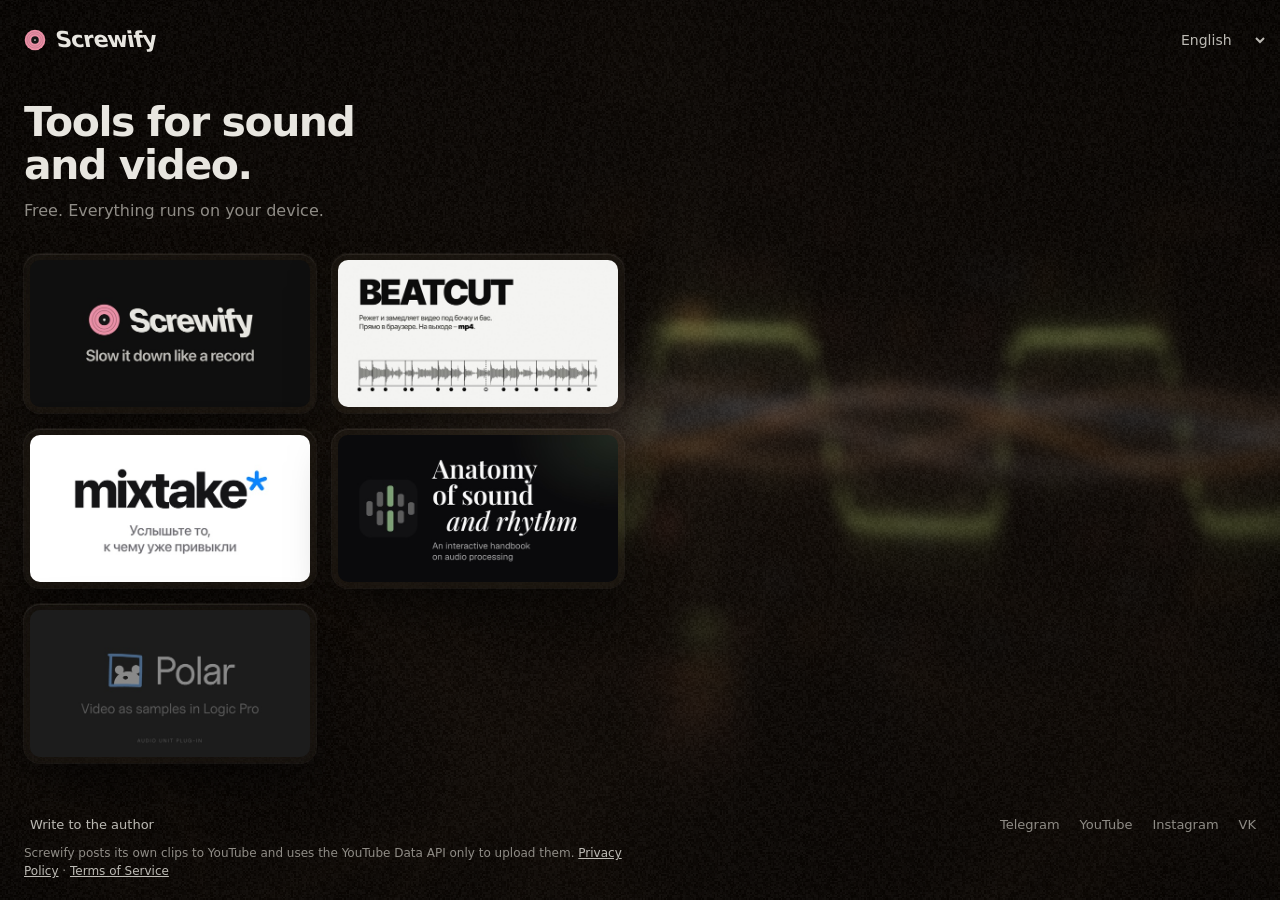
==== commit 1a1f24a7: "Сайт: Polar вместо VideoChop (обложка из tools/cover-polar.html со знаком плагина, «скоро»); «Написа" ====
--- a/index.html
+++ b/index.html
@@ -3,13 +3,19 @@
 <head>
 <meta charset="utf-8">
 <script>
-// Ссылки «Поделиться» из расширения ведут сюда (screwify.space/#to=…, в том числе через ru/ zh/ …):
+// Ссылки «Поделиться» из расширения ведут сюда (screwify.space/#to=…, в том числе через en/ ru/ zh/ …):
 // страница для них теперь живёт в extension/. Перебрасываем до отрисовки, всё после # сохраняется.
 // content.js ставит метку установленного расширения только в корне – передаём её как ?ext=1.
 (() => {
   if (!/(^#|&)to=/.test(location.hash)) return;
   const q = new URLSearchParams(location.search);
   if ('screwed' in document.documentElement.dataset) q.set('ext', '1');
+  // язык отправителя от ru/ zh/ es/ ar/ fr/ (они кладут его сюда, чтобы адрес корня остался чистым)
+  try {
+    const l = sessionStorage.getItem('screwify-lang');
+    sessionStorage.removeItem('screwify-lang');
+    if (l && !q.has('lang')) q.set('lang', l);
+  } catch (e) {}
   const s = q.toString();
   location.replace('extension/' + (s ? '?' + s : '') + location.hash);
 })();
@@ -18,10 +24,10 @@
 <meta name="color-scheme" content="dark">
 <meta name="theme-color" content="#0f0f0f">
 <title>Screwify</title>
-<meta name="description" content="Free tools for sound and video: Screwify for Chrome, Beatcut, Mixtake, Lab and VideoChop. Everything runs on your device.">
+<meta name="description" content="Free tools for sound and video: Screwify for Chrome, Beatcut, Mixtake, Lab and Polar. Everything runs on your device.">
 <meta property="og:type" content="website">
 <meta property="og:title" content="Screwify – tools for sound and video">
-<meta property="og:description" content="Screwify for Chrome, Beatcut, Mixtake, Lab and VideoChop. Free, everything runs on your device.">
+<meta property="og:description" content="Screwify for Chrome, Beatcut, Mixtake, Lab and Polar. Free, everything runs on your device.">
 <meta property="og:url" content="https://screwify.space/">
 <meta property="og:image" content="https://screwify.space/og.png">
 <meta property="og:image:width" content="1200">
@@ -197,6 +203,7 @@
 .links a:hover, .links button:hover { color: var(--ink); }
 .links .support { color: var(--soft); }
 .links .support::before { content: ""; display: inline-block; width: 6px; height: 6px; border-radius: 50%; background: var(--accent); margin-inline-end: 8px; vertical-align: middle; }
+.links .write { color: var(--soft); }
 .links .end { margin-inline-start: auto; display: flex; gap: 0 20px; }
 .about { margin: 0; font-size: 12px; line-height: 1.5; max-width: 52em; text-wrap: pretty; }
 .about a { color: var(--soft); }
@@ -297,6 +304,7 @@
 <footer>
   <div class="links">
     <button class="support" id="support" type="button" hidden>Support</button>
+    <button class="write" id="write" type="button" hidden>Write to the author</button>
     <nav class="end" dir="ltr" aria-label="Screwify">
       <a href="https://t.me/screwify" target="_blank" rel="noopener">Telegram</a>
       <a href="https://www.youtube.com/@screwify" target="_blank" rel="noopener">YouTube</a>
@@ -328,8 +336,12 @@
 </dialog>
 
 <script src="scenes.js"></script>
+<script src="feedback.js"></script>
 <script>
 'use strict';
+
+// Worker формы «Написать автору» (libs/feedback): пересылает сообщения в Telegram
+const FEEDBACK_URL = 'https://audio-feedback.screwify.workers.dev';
 
 // ---------- приложения ----------
 // soon: true – ссылки нет, приглушено, метка «скоро»
@@ -338,7 +350,7 @@
   { id: 'beatcut', name: 'Beatcut', href: 'https://cut.screwify.space/', tag: 'web' },
   { id: 'mixtake', name: 'Mixtake', href: 'https://mix.screwify.space/', tag: 'web' },
   { id: 'lab', name: 'Lab', href: 'https://lab.screwify.space/', tag: 'web' },
-  { id: 'videochop', name: 'VideoChop', tag: 'macOS', soon: true },
+  { id: 'polar', name: 'Polar', tag: 'macOS', soon: true },
 ];
 
 // Мини-обложки в списке: covers/<app>/<язык>.jpg (600×315, собирает tools/covers.sh) – те же картинки,
@@ -348,7 +360,7 @@
   beatcut: ['ru'],
   mixtake: ['ru'],
   lab: ['ru', 'en'],
-  videochop: ['en'],
+  polar: ['en'],
 };
 
 
@@ -376,7 +388,7 @@
     beatcut: 'Cut and slow video to the beat, export mp4.',
     mixtake: 'Check a mix before release: loudness, spectrum, groove.',
     lab: 'An interactive handbook on audio processing.',
-    videochop: 'Video clips played as MIDI notes in Logic Pro.',
+    polar: 'Video clips played as MIDI notes in Logic Pro.',
     web: 'Web',
     soon: 'Soon',
     support: 'Support',
@@ -396,7 +408,7 @@
     beatcut: 'Режет и замедляет видео под бит, экспорт в mp4.',
     mixtake: 'Проверка микса перед релизом: громкость, спектр, грув.',
     lab: 'Интерактивный справочник по обработке звука.',
-    videochop: 'Кусочки видео играются MIDI-нотами в Logic Pro.',
+    polar: 'Кусочки видео играются MIDI-нотами в Logic Pro.',
     web: 'Веб',
     soon: 'Скоро',
     support: 'Поддержать',
@@ -416,7 +428,7 @@
     beatcut: '按节拍剪切并放慢视频，导出 mp4。',
     mixtake: '发行前检查混音：响度、频谱、律动。',
     lab: '交互式音频处理手册。',
-    videochop: '在 Logic Pro 里用 MIDI 音符演奏视频片段。',
+    polar: '在 Logic Pro 里用 MIDI 音符演奏视频片段。',
     web: '网页',
     soon: '即将推出',
     support: '支持',
@@ -436,7 +448,7 @@
     beatcut: 'Corta y ralentiza vídeo al ritmo, exporta mp4.',
     mixtake: 'Revisa una mezcla antes de publicarla: volumen, espectro, groove.',
     lab: 'Un manual interactivo de procesamiento de audio.',
-    videochop: 'Fragmentos de vídeo tocados como notas MIDI en Logic Pro.',
+    polar: 'Fragmentos de vídeo tocados como notas MIDI en Logic Pro.',
     web: 'Web',
     soon: 'Pronto',
     support: 'Apoyar',
@@ -456,7 +468,7 @@
     beatcut: 'يقصّ الفيديو ويبطّئه على الإيقاع ويصدّره بصيغة mp4.',
     mixtake: 'يفحص المزج قبل الإصدار: الجهارة والطيف والإيقاع.',
     lab: 'دليل تفاعلي لمعالجة الصوت.',
-    videochop: 'مقاطع فيديو تُعزف كنغمات MIDI في Logic Pro.',
+    polar: 'مقاطع فيديو تُعزف كنغمات MIDI في Logic Pro.',
     web: 'ويب',
     soon: 'قريبًا',
     support: 'ادعم',
@@ -476,7 +488,7 @@
     beatcut: 'Découpe et ralentit la vidéo au rythme, export mp4.',
     mixtake: 'Vérifie un mix avant sa sortie : volume, spectre, groove.',
     lab: 'Un manuel interactif de traitement du son.',
-    videochop: 'Des extraits vidéo joués comme notes MIDI dans Logic Pro.',
+    polar: 'Des extraits vidéo joués comme notes MIDI dans Logic Pro.',
     web: 'Web',
     soon: 'Bientôt',
     support: 'Soutenir',
@@ -514,6 +526,7 @@
 $('sub').textContent = t('sub');
 $('about').textContent = t('about');
 $('privacy-link').textContent = t('privacy');
+initFeedback();
 $('terms-link').textContent = t('terms');
 
 // картинка на языке страницы; нет такой – английская, нет и её – первая из списка
@@ -648,6 +661,18 @@
     if (e.clientX < r.left || e.clientX > r.right || e.clientY < r.top || e.clientY > r.bottom) sheet.close();
   });
 }
+
+// ---------- «Написать автору» ----------
+// Окно и отправка – feedback.js (копия /Users/Shared/Projects/libs/feedback/src/feedback.js). Сообщение уходит
+// в Worker, тот пересылает в Telegram и сам подписывает, откуда оно: «Главная» или «Screwify» по пути страницы.
+function initFeedback() {
+  if (!window.Feedback) return;
+  const fb = Feedback.create({ url: FEEDBACK_URL, lang });
+  const btn = $('write');
+  btn.textContent = Feedback.TEXTS[lang].title;
+  btn.hidden = false;
+  btn.addEventListener('click', () => fb.open());
+}
 </script>
 </body>
 </html>
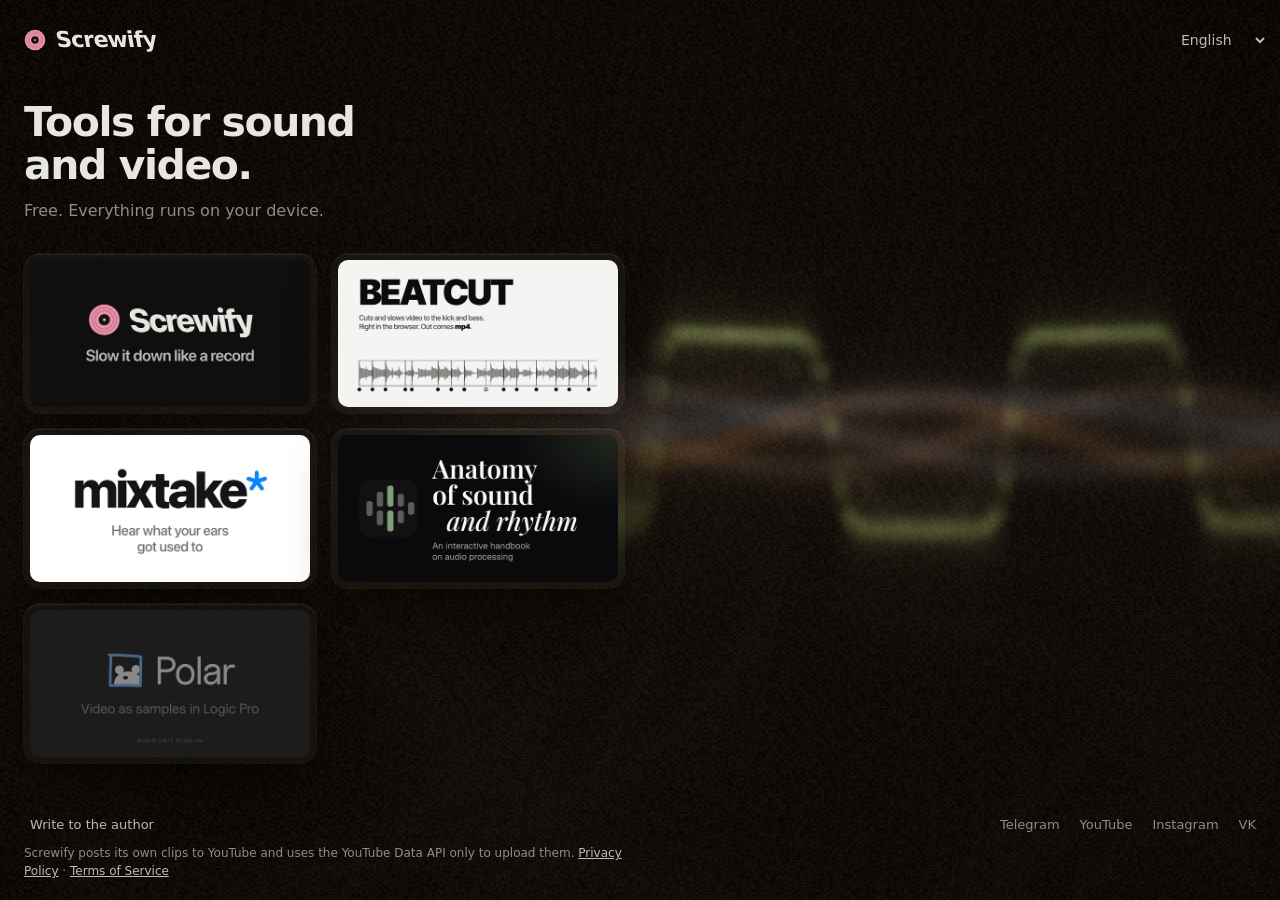
==== commit 3af868e3: "Сайт: английские обложки Beatcut и Mixtake на главной – русские только для русского языка; рисуются " ====
--- a/index.html
+++ b/index.html
@@ -357,8 +357,8 @@
 // что Telegram показывает у ссылки на приложение. Языки – какие есть у самих приложений.
 const COVERS = {
   screwify: ['en', 'ru', 'zh', 'es', 'ar', 'fr'],
-  beatcut: ['ru'],
-  mixtake: ['ru'],
+  beatcut: ['ru', 'en'],
+  mixtake: ['ru', 'en'],
   lab: ['ru', 'en'],
   polar: ['en'],
 };
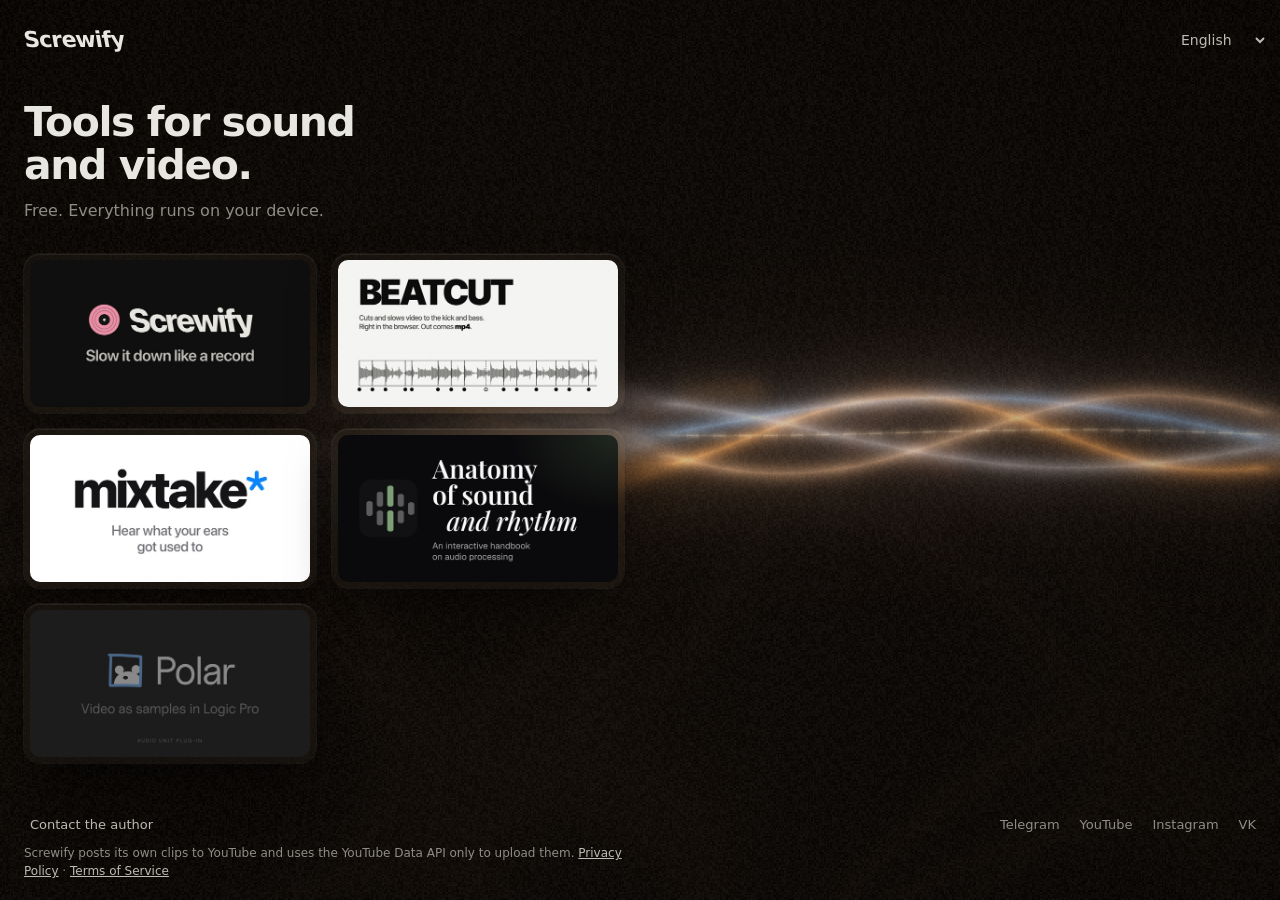
==== commit bf9514c1: "Сайт: в шапке главной только надпись Screwify без диска (диск – знак расширения на первой карточке);" ====
--- a/index.html
+++ b/index.html
@@ -71,7 +71,6 @@
 
 header { padding-top: 28px; display: flex; align-items: center; justify-content: space-between; gap: 16px; }
 .wordmark { display: inline-flex; align-items: center; gap: 10px; text-decoration: none; }
-.wordmark img { width: 22px; height: 22px; }
 .wordmark span { font-size: 22px; font-weight: 800; line-height: 1; letter-spacing: -.035em; transform: skewX(10deg); }
 .lang { font: inherit; font-size: 14px; color: var(--soft); background: transparent; border: 0; border-radius: 8px; padding: 8px 12px; min-height: 40px; margin-inline-end: -12px; cursor: pointer; }
 .lang:hover { color: var(--ink); }
@@ -280,7 +279,8 @@
 </head>
 <body>
 <header>
-  <a class="wordmark" href="./" dir="ltr" aria-label="Screwify"><img src="icon.svg" alt=""><span>Screwify</span></a>
+  <!-- без диска: диск – знак расширения Screwify (он на первой карточке), шапка – бренд всего семейства -->
+  <a class="wordmark" href="./" dir="ltr" aria-label="Screwify"><span>Screwify</span></a>
   <select class="lang" id="lang" dir="ltr" aria-label="Language">
     <option value="en">English</option>
     <option value="ru">Русский</option>
@@ -304,7 +304,7 @@
 <footer>
   <div class="links">
     <button class="support" id="support" type="button" hidden>Support</button>
-    <button class="write" id="write" type="button" hidden>Write to the author</button>
+    <button class="write" id="write" type="button" hidden>Contact the author</button>
     <nav class="end" dir="ltr" aria-label="Screwify">
       <a href="https://t.me/screwify" target="_blank" rel="noopener">Telegram</a>
       <a href="https://www.youtube.com/@screwify" target="_blank" rel="noopener">YouTube</a>
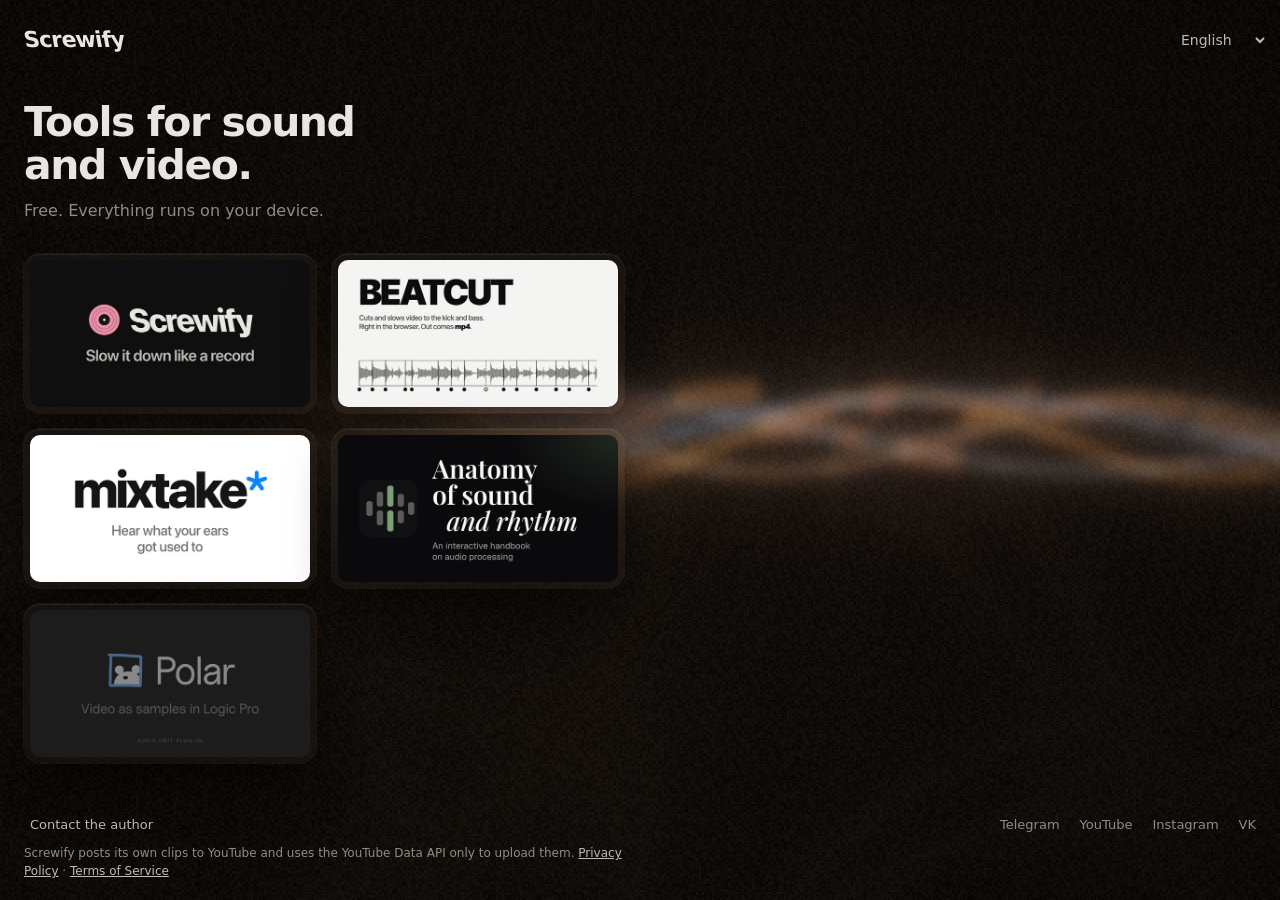
==== commit fc3f98c0: "Сайт: «beta» в бейджах Beatcut, Mixtake и Lab на главной; окно формы со стрелочной обёрткой (libs/fe" ====
--- a/index.html
+++ b/index.html
@@ -344,12 +344,12 @@
 const FEEDBACK_URL = 'https://audio-feedback.screwify.workers.dev';
 
 // ---------- приложения ----------
-// soon: true – ссылки нет, приглушено, метка «скоро»
+// soon: true – ссылки нет, приглушено, метка «скоро»; beta: true – в бейдже «· beta» (приложение ещё дорабатывается)
 const APPS = [
   { id: 'screwify', name: 'Screwify', href: 'extension/', tag: 'Chrome' },
-  { id: 'beatcut', name: 'Beatcut', href: 'https://cut.screwify.space/', tag: 'web' },
-  { id: 'mixtake', name: 'Mixtake', href: 'https://mix.screwify.space/', tag: 'web' },
-  { id: 'lab', name: 'Lab', href: 'https://lab.screwify.space/', tag: 'web' },
+  { id: 'beatcut', name: 'Beatcut', href: 'https://cut.screwify.space/', tag: 'web', beta: true },
+  { id: 'mixtake', name: 'Mixtake', href: 'https://mix.screwify.space/', tag: 'web', beta: true },
+  { id: 'lab', name: 'Lab', href: 'https://lab.screwify.space/', tag: 'web', beta: true },
   { id: 'polar', name: 'Polar', tag: 'macOS', soon: true },
 ];
 
@@ -547,7 +547,8 @@
   img.alt = '';
   img.decoding = 'async';
   cover.append(img);
-  const badge = el('span', 'badge', app.soon ? `${app.tag} · ${t('soon')}` : (app.tag === 'web' ? t('web') : app.tag));
+  const platform = app.tag === 'web' ? t('web') : app.tag;
+  const badge = el('span', 'badge', app.soon ? `${app.tag} · ${t('soon')}` : app.beta ? `${platform} · beta` : platform);
   const desc = el('span', 'desc', t(app.id));
   // бейдж – соседом обложки и подложки, поверх обеих (у поднятой обложки свой слой, внутри неё он ушёл бы под подложку)
   row.append(cover, desc, badge);
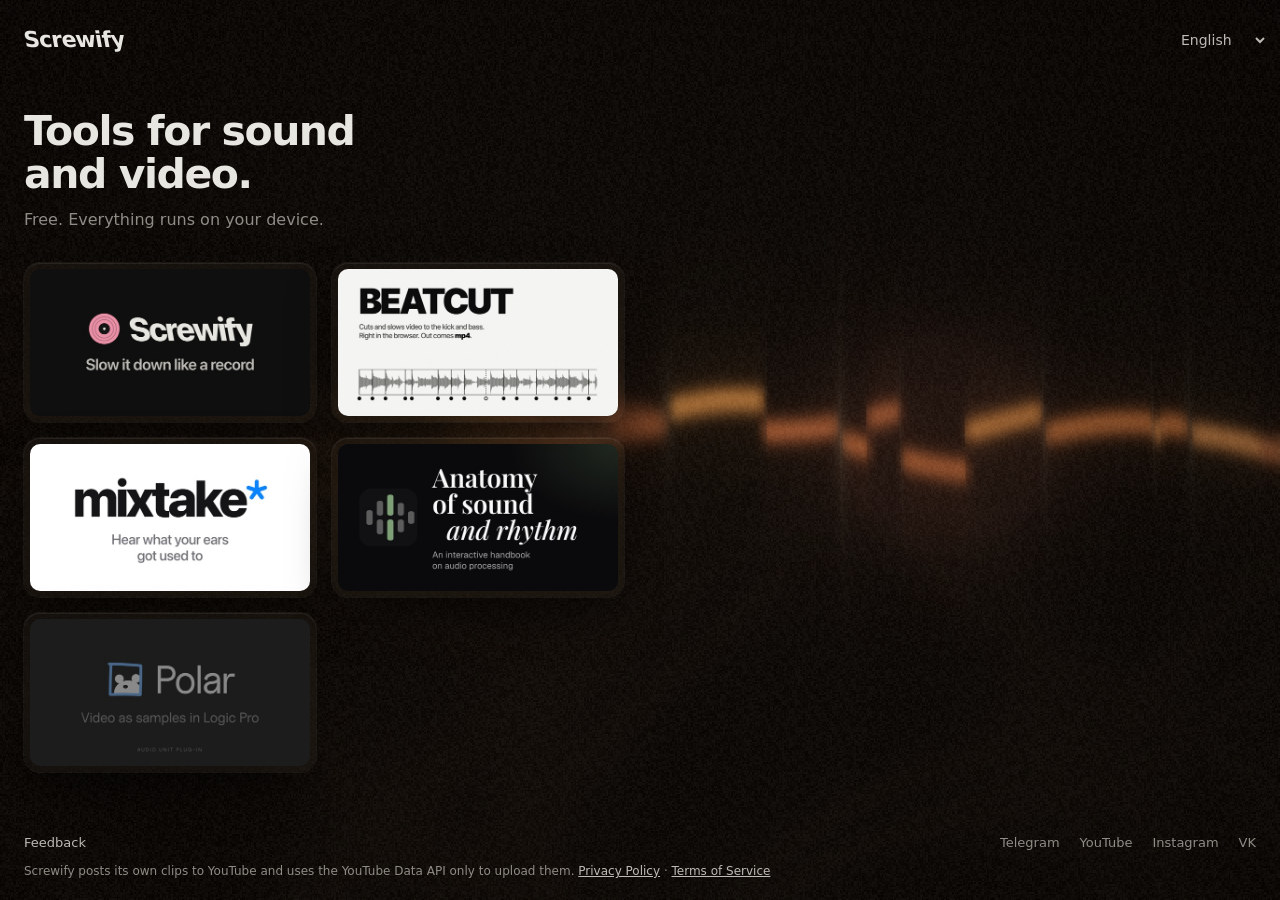
==== commit 51c58309: "Сайт-главная: предзагрузка приложений и языков по наведению/касанию, превью при смене языка без чёрн" ====
--- a/index.html
+++ b/index.html
@@ -53,14 +53,23 @@
 [hidden] { display: none !important; }
 /* фон-анимация главной (scenes.js) – под страницей, на весь экран */
 .scenes-bg { position: fixed; inset: 0; width: 100%; height: 100%; z-index: -1; pointer-events: none; }
-body:has(> .scenes-bg:not([hidden])) { background: transparent; }
-html { background: var(--bg); }
+@media (prefers-reduced-motion: no-preference) { .scenes-bg { animation: bg-in 1.2s ease; } }
+@keyframes bg-in { from { opacity: 0; } }
+/* под канвасом и вместо него (без WebGL) – тёплые размытые пятна в той же палитре; канвас непрозрачный и их закрывает */
+html {
+  background:
+    radial-gradient(70% 45% at 18% 8%, rgba(236, 144, 167, .13), transparent 70%),
+    radial-gradient(60% 40% at 92% 62%, rgba(250, 158, 77, .09), transparent 70%),
+    radial-gradient(80% 50% at 40% 105%, rgba(184, 76, 46, .10), transparent 70%),
+    var(--bg);
+  background-attachment: fixed;
+}
 body {
   margin: 0;
   min-height: 100dvh;
   display: flex;
   flex-direction: column;
-  background: var(--bg);
+  background: transparent;
   color: var(--ink);
   font: 16px/1.5 var(--font);
   -webkit-font-smoothing: antialiased;
@@ -98,6 +107,9 @@
   transition: box-shadow .3s ease;
 }
 .cover img { display: block; width: 100%; height: 100%; object-fit: cover; }
+/* обложка другого языка проявляется поверх прежней (index.html: setCover) */
+.cover img.next { position: absolute; inset: 0; opacity: 0; transition: opacity .45s ease; }
+.cover img.next.in { opacity: 1; }
 .badge {
   position: absolute; z-index: 2;
   inset-block-start: 8px; inset-inline-end: 8px;
@@ -198,13 +210,15 @@
 
 footer { padding-bottom: 20px; font-size: 13px; color: var(--muted); }
 .links { display: flex; flex-wrap: wrap; align-items: center; gap: 0 20px; }
-.links a, .links button { display: inline-block; padding-block: 10px; color: var(--muted); text-decoration: none; font: inherit; background: none; border: 0; cursor: pointer; }
+.links a, .links button { display: inline-block; padding-block: 10px; padding-inline: 0; /* у кнопки свой отступ – иначе подвал не по краю колонки */ color: var(--muted); text-decoration: none; font: inherit; background: none; border: 0; cursor: pointer; }
 .links a:hover, .links button:hover { color: var(--ink); }
 .links .support { color: var(--soft); }
 .links .support::before { content: ""; display: inline-block; width: 6px; height: 6px; border-radius: 50%; background: var(--accent); margin-inline-end: 8px; vertical-align: middle; }
 .links .write { color: var(--soft); }
 .links .end { margin-inline-start: auto; display: flex; gap: 0 20px; }
 .about { margin: 0; font-size: 12px; line-height: 1.5; max-width: 52em; text-wrap: pretty; }
+/* на десктопе места хватает – одной строкой */
+@media (min-width: 900px) { .about { max-width: none; } }
 .about a { color: var(--soft); }
 
 /* поддержка – листок поверх страницы */
@@ -304,7 +318,7 @@
 <footer>
   <div class="links">
     <button class="support" id="support" type="button" hidden>Support</button>
-    <button class="write" id="write" type="button" hidden>Contact the author</button>
+    <button class="write" id="write" type="button" hidden>Feedback</button>
     <nav class="end" dir="ltr" aria-label="Screwify">
       <a href="https://t.me/screwify" target="_blank" rel="noopener">Telegram</a>
       <a href="https://www.youtube.com/@screwify" target="_blank" rel="noopener">YouTube</a>
@@ -340,7 +354,7 @@
 <script>
 'use strict';
 
-// Worker формы «Написать автору» (libs/feedback): пересылает сообщения в Telegram
+// Worker формы «Обратная связь» (libs/feedback): пересылает сообщения в Telegram
 const FEEDBACK_URL = 'https://audio-feedback.screwify.workers.dev';
 
 // ---------- приложения ----------
@@ -504,35 +518,25 @@
 };
 
 // Язык – как на странице расширения: ?lang=xx, затем выбор в переключателе (общий ключ), затем браузер.
+// Переключатель меняет язык на месте, без перезагрузки: фон не начинается заново, обложки подменяются плавно.
 const preferred = navigator.languages && navigator.languages.length ? navigator.languages : [navigator.language || ''];
 let saved = '';
 try { saved = localStorage.getItem('screwify-lang') || ''; } catch (e) {}
 const asked = new URLSearchParams(location.search).get('lang') || '';
-const lang = [asked, saved, ...preferred.map(l => l.toLowerCase().split('-')[0])].find(l => l in TEXT) || 'en';
+let lang = [asked, saved, ...preferred.map(l => l.toLowerCase().split('-')[0])].find(l => l in TEXT) || 'en';
 const t = (key, vars = {}) => TEXT[lang][key].replace(/\{(\w+)\}/g, (m, k) => (k in vars ? vars[k] : m));
 const $ = id => document.getElementById(id);
 const el = (tag, cls, text) => { const e = document.createElement(tag); if (cls) e.className = cls; if (text != null) e.textContent = text; return e; };
 
-document.documentElement.lang = lang === 'zh' ? 'zh-CN' : lang;
-document.documentElement.dir = lang === 'ar' ? 'rtl' : 'ltr';
-$('lang').value = lang;
-$('lang').addEventListener('change', e => {
-  try { localStorage.setItem('screwify-lang', e.target.value); } catch (err) {}
-  const u = new URL(location.href);
-  u.searchParams.delete('lang');
-  location.replace(u.href);
-});
-$('title').textContent = t('title');
-$('sub').textContent = t('sub');
-$('about').textContent = t('about');
-$('privacy-link').textContent = t('privacy');
-initFeedback();
-$('terms-link').textContent = t('terms');
-
-// картинка на языке страницы; нет такой – английская, нет и её – первая из списка
-const pickLang = (dir, langs = []) => `${dir}/${langs.includes(lang) ? lang : langs.includes('en') ? 'en' : langs[0]}.jpg`;
-
-// список приложений
+// сеть: экономия трафика или медленная связь – ничего не грузим заранее, только по явному намерению
+const conn = navigator.connection || {};
+const lean = !!conn.saveData || /2g/.test(conn.effectiveType || '');
+const idle = (fn, timeout = 2000) => (window.requestIdleCallback ? requestIdleCallback(fn, { timeout }) : setTimeout(fn, 300));
+
+// картинка на нужном языке; нет такой – английская, нет и её – первая из списка
+const pickLang = (dir, langs = [], l = lang) => `${dir}/${langs.includes(l) ? l : langs.includes('en') ? 'en' : langs[0]}.jpg`;
+
+// список приложений: карточки строятся один раз, тексты и обложки ставит applyLang()
 $('apps').replaceChildren(...APPS.map(app => {
   const li = el('li');
   const row = el(app.soon ? 'div' : 'a', 'app' + (app.soon ? ' soon' : ''));
@@ -540,23 +544,86 @@
     row.href = app.href;
     if (/^https?:/.test(app.href)) row.rel = 'noopener';
   }
-  // мини-обложка; описание – во всплывающей подсказке и для экранного диктора
   const cover = el('span', 'cover');
   const img = el('img');
-  img.src = pickLang(`covers/${app.id}`, COVERS[app.id]);
   img.alt = '';
   img.decoding = 'async';
   cover.append(img);
-  const platform = app.tag === 'web' ? t('web') : app.tag;
-  const badge = el('span', 'badge', app.soon ? `${app.tag} · ${t('soon')}` : app.beta ? `${platform} · beta` : platform);
-  const desc = el('span', 'desc', t(app.id));
   // бейдж – соседом обложки и подложки, поверх обеих (у поднятой обложки свой слой, внутри неё он ушёл бы под подложку)
-  row.append(cover, desc, badge);
-  row.setAttribute('aria-label', `${app.name} – ${t(app.id)}`);
+  row.append(cover, el('span', 'desc'), el('span', 'badge'));
   row.dataset.app = app.id;
   li.append(row);
   return li;
 }));
+
+// обложка другого языка: старая остаётся на месте, новая грузится и декодируется в стороне и проявляется поверх
+// (никакого пустого прямоугольника); при быстрой смене языков побеждает последний
+function setCover(cover, src, fade) {
+  if (cover.dataset.src === src) return;
+  cover.dataset.src = src;
+  const old = cover.querySelector('img');
+  if (!fade || !old || !old.complete || !old.naturalWidth) { old.src = src; return; }
+  const next = el('img', 'next');
+  next.alt = '';
+  next.src = src;
+  const show = () => {
+    if (cover.dataset.src !== src) return;
+    cover.append(next);
+    next.getBoundingClientRect();
+    next.classList.add('in');
+    setTimeout(() => {
+      if (cover.dataset.src !== src) return;
+      for (const i of cover.querySelectorAll('img')) if (i !== next) i.remove();
+      next.className = '';
+    }, 500);
+  };
+  (next.decode ? next.decode() : Promise.resolve()).then(show, show);
+}
+
+// обложки остальных языков – в кэш браузера заранее (в простое или когда рука потянулась к переключателю)
+const warmed = new Set();
+function warmLangs() {
+  for (const l of Object.keys(TEXT)) for (const app of APPS) {
+    const src = pickLang(`covers/${app.id}`, COVERS[app.id], l);
+    if (warmed.has(src)) continue;
+    warmed.add(src);
+    const i = new Image();
+    i.decoding = 'async';
+    i.src = src;
+  }
+}
+
+let feedbackBtn = null;
+function applyLang(fade) {
+  document.documentElement.lang = lang === 'zh' ? 'zh-CN' : lang;
+  document.documentElement.dir = lang === 'ar' ? 'rtl' : 'ltr';
+  $('lang').value = lang;
+  $('title').textContent = t('title');
+  $('sub').textContent = t('sub');
+  $('about').textContent = t('about');
+  $('privacy-link').textContent = t('privacy');
+  $('terms-link').textContent = t('terms');
+  if (window.Feedback) $('write').textContent = Feedback.TEXTS[lang].title;
+  for (const row of document.querySelectorAll('.app')) {
+    const app = APPS.find(a => a.id === row.dataset.app);
+    const platform = app.tag === 'web' ? t('web') : app.tag;
+    row.querySelector('.badge').textContent = app.soon ? `${app.tag} · ${t('soon')}` : app.beta ? `${platform} · beta` : platform;
+    row.querySelector('.desc').textContent = t(app.id);
+    row.setAttribute('aria-label', `${app.name} – ${t(app.id)}`);
+    setCover(row.querySelector('.cover'), pickLang(`covers/${app.id}`, COVERS[app.id]), fade);
+  }
+  applySupport();
+}
+
+$('lang').addEventListener('change', e => {
+  lang = e.target.value in TEXT ? e.target.value : 'en';
+  try { localStorage.setItem('screwify-lang', lang); } catch (err) {}
+  const u = new URL(location.href);
+  if (u.searchParams.has('lang')) { u.searchParams.delete('lang'); history.replaceState(history.state, '', u.href); }
+  applyLang(true);
+});
+for (const ev of ['pointerenter', 'pointerdown', 'focus']) $('lang').addEventListener(ev, warmLangs, { once: true });
+if (!lean) addEventListener('load', () => idle(warmLangs, 4000), { once: true });
 
 // линза на наведённой обложке: едва заметное медленное колыхание и мягкость, каждый раз чуть другие;
 // плавно нарастает и уходит. Только с мышью и без «уменьшить движение».
@@ -593,7 +660,9 @@
   }
 }
 
-// анимации справа (scenes.js) – только на широком экране; выбранная карточка подсвечена
+// анимации (scenes.js) – фоном на весь экран. Широкий экран: резкая сцена в рамке справа, выбранная карточка
+// подсвечена. Узкий (телефон): лёгкий вариант – весь экран сильно размыт, низкое разрешение, 20 кадров в секунду.
+// Без WebGL – запасной CSS-фон (тёплые пятна на html).
 {
   const wide = matchMedia('(min-width: 1180px) and (min-height: 600px)');
   const rows = [...document.querySelectorAll('.app')];
@@ -602,14 +671,18 @@
     if (id === current) return;
     current = id;
     for (const r of rows) r.classList.toggle('on', r.dataset.app === id);
-    if (fx) fx.focus(id);
+    if (fx && wide.matches) fx.focus(id);
   };
-  const sync = () => {
-    if (wide.matches && !fx && window.ScrewifyScenes) fx = ScrewifyScenes.mount($('preview'), APPS.map(a => a.id));
-    if (!fx) return;
-    if (wide.matches) { fx.focus(current); fx.start(); } else fx.stop();
+  const sync = () => { if (fx) fx.focus(wide.matches ? current : ''); };
+  const mount = () => {
+    if (fx || !window.ScrewifyScenes) return;
+    fx = ScrewifyScenes.mount($('preview'), APPS.map(a => a.id), { lite: () => !wide.matches });
+    if (!fx) { document.documentElement.classList.add('no-gl'); return; }
+    sync();
+    fx.start();
   };
-  sync();
+  // широкий – сразу; на телефоне – в простое, чтобы сборка шейдеров не мешала первой отрисовке
+  if (wide.matches) mount(); else idle(mount, 1500);
   wide.addEventListener('change', sync);
   // мышь, проходящая через карточки по пути, сцену не дёргает: меняем, только если задержалась;
   // ушла с сетки – снова общий туман
@@ -624,13 +697,73 @@
   $('apps').addEventListener('focusout', e => { if (!$('apps').contains(e.relatedTarget)) later('', 300); });
 }
 
+// ---------- быстрый переход в приложения ----------
+// Chrome и Edge: Speculation Rules. Своя страница расширения (extension/) – prerender: при наведении (~200 мс)
+// или нажатии она строится целиком в фоне и открывается мгновенно. Приложения на поддоменах – prefetch
+// (prerender чужого источника требует заголовка Supports-Loading-Mode, а GitHub Pages его не ставит).
+// Остальные браузеры: <link rel=prefetch> (Safari – обычный запрос в HTTP-кэш, у страниц max-age=600)
+// при наведении, фокусе, касании. Телефон: видимая карточка – в простое по одной, не все сразу;
+// при экономии трафика и на 2g – только по касанию.
+{
+  const links = [...document.querySelectorAll('a.app')];
+  const spec = !!(window.HTMLScriptElement && HTMLScriptElement.supports && HTMLScriptElement.supports('speculationrules'));
+  const touch = matchMedia('(hover: none)').matches;
+  const rules = obj => {
+    const s = document.createElement('script');
+    s.type = 'speculationrules';
+    s.textContent = JSON.stringify(obj);
+    document.head.append(s);
+  };
+  if (spec) rules({
+    prerender: [{ where: { and: [{ selector_matches: 'a.app' }, { href_matches: '/extension/*' }] }, eagerness: 'moderate' }],
+    prefetch: [{ where: { and: [{ selector_matches: 'a.app' }, { not: { href_matches: '/extension/*' } }] }, eagerness: 'moderate' }],
+  });
+  const done = new Set();
+  const canLink = document.createElement('link').relList.supports('prefetch');
+  const warm = a => {
+    if (done.has(a.href)) return;
+    done.add(a.href);
+    if (spec) { if (touch) rules({ prefetch: [{ urls: [a.href], eagerness: 'immediate' }] }); return; }
+    if (canLink) {
+      const l = document.createElement('link');
+      l.rel = 'prefetch';
+      l.href = a.href;
+      document.head.append(l);
+    } else fetch(a.href, { mode: 'no-cors', credentials: 'include', priority: 'low' }).catch(() => {});
+  };
+  for (const a of links) {
+    let hover = 0;
+    a.addEventListener('pointerenter', e => { if (e.pointerType === 'mouse') hover = setTimeout(() => warm(a), 80); });
+    a.addEventListener('pointerleave', () => clearTimeout(hover));
+    a.addEventListener('pointerdown', () => warm(a));
+    a.addEventListener('touchstart', () => warm(a), { passive: true });
+    a.addEventListener('focus', () => warm(a));
+  }
+  // телефон: карточка на экране – прогреваем её в простое, по одной за раз, с паузой
+  if (touch && !lean && 'IntersectionObserver' in window) {
+    const queue = [];
+    let busy = false;
+    const next = () => {
+      const a = queue.shift();
+      if (!a) { busy = false; return; }
+      busy = true;
+      idle(() => { warm(a); setTimeout(next, 1500); });
+    };
+    const io = new IntersectionObserver(entries => {
+      for (const e of entries) if (e.isIntersecting) { io.unobserve(e.target); queue.push(e.target); }
+      if (!busy) next();
+    }, { threshold: 0.6 });
+    addEventListener('load', () => setTimeout(() => links.forEach(a => io.observe(a)), 1000), { once: true });
+  }
+}
+
 // ---------- листок «Поддержать» ----------
 const support = new URLSearchParams(location.search).get('support') === 'preview' ? SUPPORT_PREVIEW : SUPPORT;
-if (support.links.length) {
+function applySupport() {
+  if (!support.links.length) return;
   const money = n => new Intl.NumberFormat(document.documentElement.lang, { style: 'currency', currency: 'USD', maximumFractionDigits: 0 }).format(n);
   const total = support.tools.reduce((s, x) => s + x.usd, 0);
   $('support').textContent = t('support');
-  $('support').hidden = false;
   $('s-title').textContent = t('sTitle');
   $('s-lead').textContent = t('sLead');
   $('s-close').setAttribute('aria-label', t('close'));
@@ -646,6 +779,9 @@
     $('s-meter').style.width = `${Math.min(100, support.covered / total * 100)}%`;
     $('s-covered').textContent = t('covered', { covered: money(support.covered), total: money(total) });
   }
+}
+if (support.links.length) {
+  $('support').hidden = false;
   $('s-pay').replaceChildren(...support.links.map(l => {
     const a = el('a', '', l.label);
     a.href = l.href;
@@ -663,17 +799,17 @@
   });
 }
 
-// ---------- «Написать автору» ----------
-// Окно и отправка – feedback.js (копия /Users/Shared/Projects/libs/feedback/src/feedback.js). Сообщение уходит
-// в Worker, тот пересылает в Telegram и сам подписывает, откуда оно: «Главная» или «Screwify» по пути страницы.
-function initFeedback() {
-  if (!window.Feedback) return;
-  const fb = Feedback.create({ url: FEEDBACK_URL, lang });
-  const btn = $('write');
-  btn.textContent = Feedback.TEXTS[lang].title;
-  btn.hidden = false;
-  btn.addEventListener('click', () => fb.open());
-}
+// ---------- «Обратная связь» ----------
+// Окно и отправка – feedback.js (копия /Users/Shared/Projects/libs/feedback/src/feedback.js). Окно создаётся
+// при первом открытии на текущем языке (своё на каждый язык). Сообщение уходит в Worker, тот пересылает
+// в Telegram и сам подписывает, откуда оно: «Главная» или «Screwify» по пути страницы.
+if (window.Feedback) {
+  const dialogs = {};
+  $('write').hidden = false;
+  $('write').addEventListener('click', () => (dialogs[lang] ||= Feedback.create({ url: FEEDBACK_URL, lang })).open());
+}
+
+applyLang(false);
 </script>
 </body>
 </html>
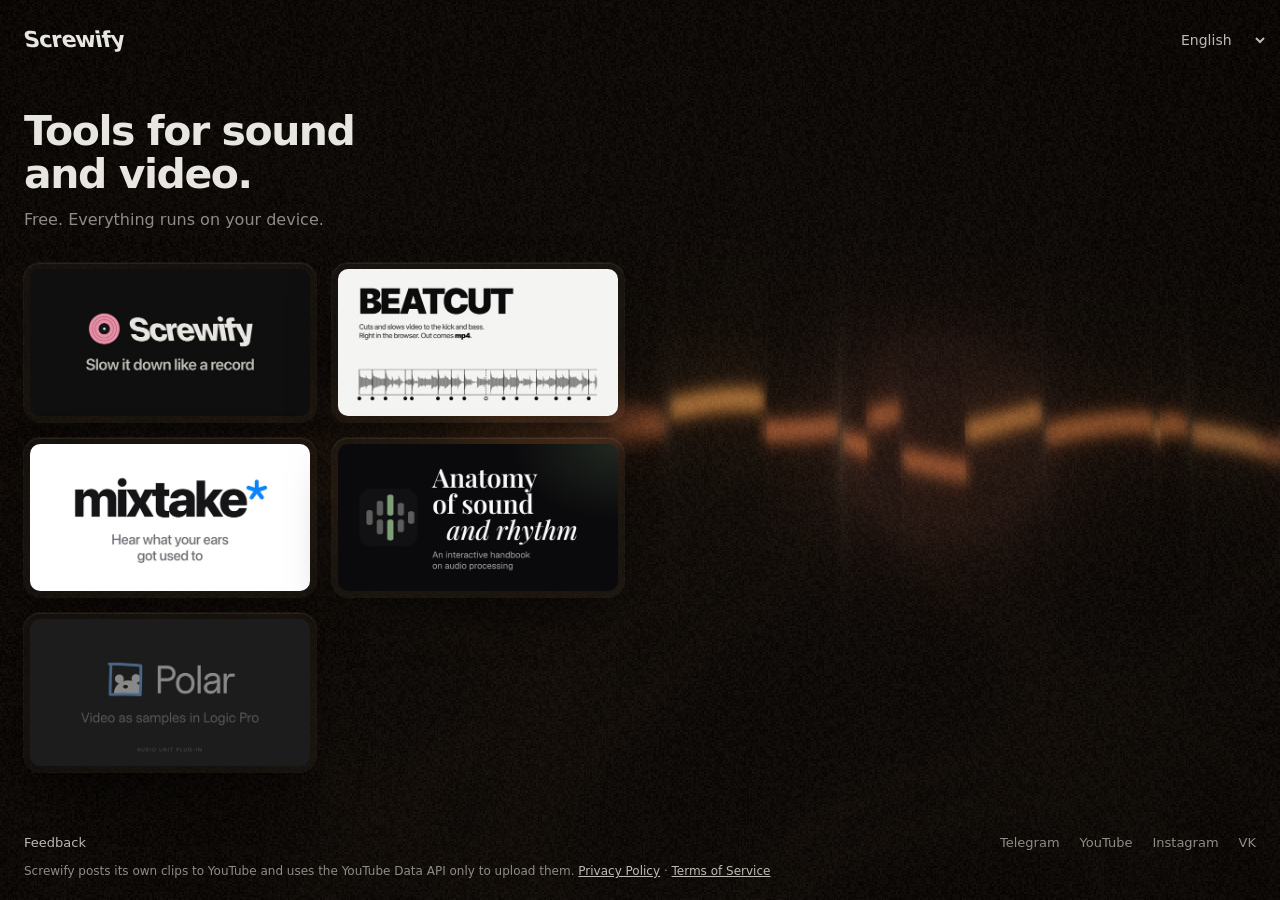
==== commit 2529c307: "Сайт-главная: на телефоне фон без «пикселей» (канвас в CSS-пикселях, слабее зерно) и темнее (яркость" ====
--- a/index.html
+++ b/index.html
@@ -169,7 +169,9 @@
     position: static; aspect-ratio: auto; border-radius: 0;
     display: -webkit-box; -webkit-box-orient: vertical; -webkit-line-clamp: 3; overflow: hidden;
     padding: 0; margin-top: 6px; background: none; opacity: 1; transition: none;
-    color: var(--muted); font-size: 12px;
+    color: #b3afa8; font-size: 12px;
+    /* фон-анимация лежит прямо под описанием – тень держит текст читаемым на светлых пятнах */
+    text-shadow: 0 1px 2px rgba(0,0,0,.7), 0 0 10px rgba(0,0,0,.5);
   }
 }
 
